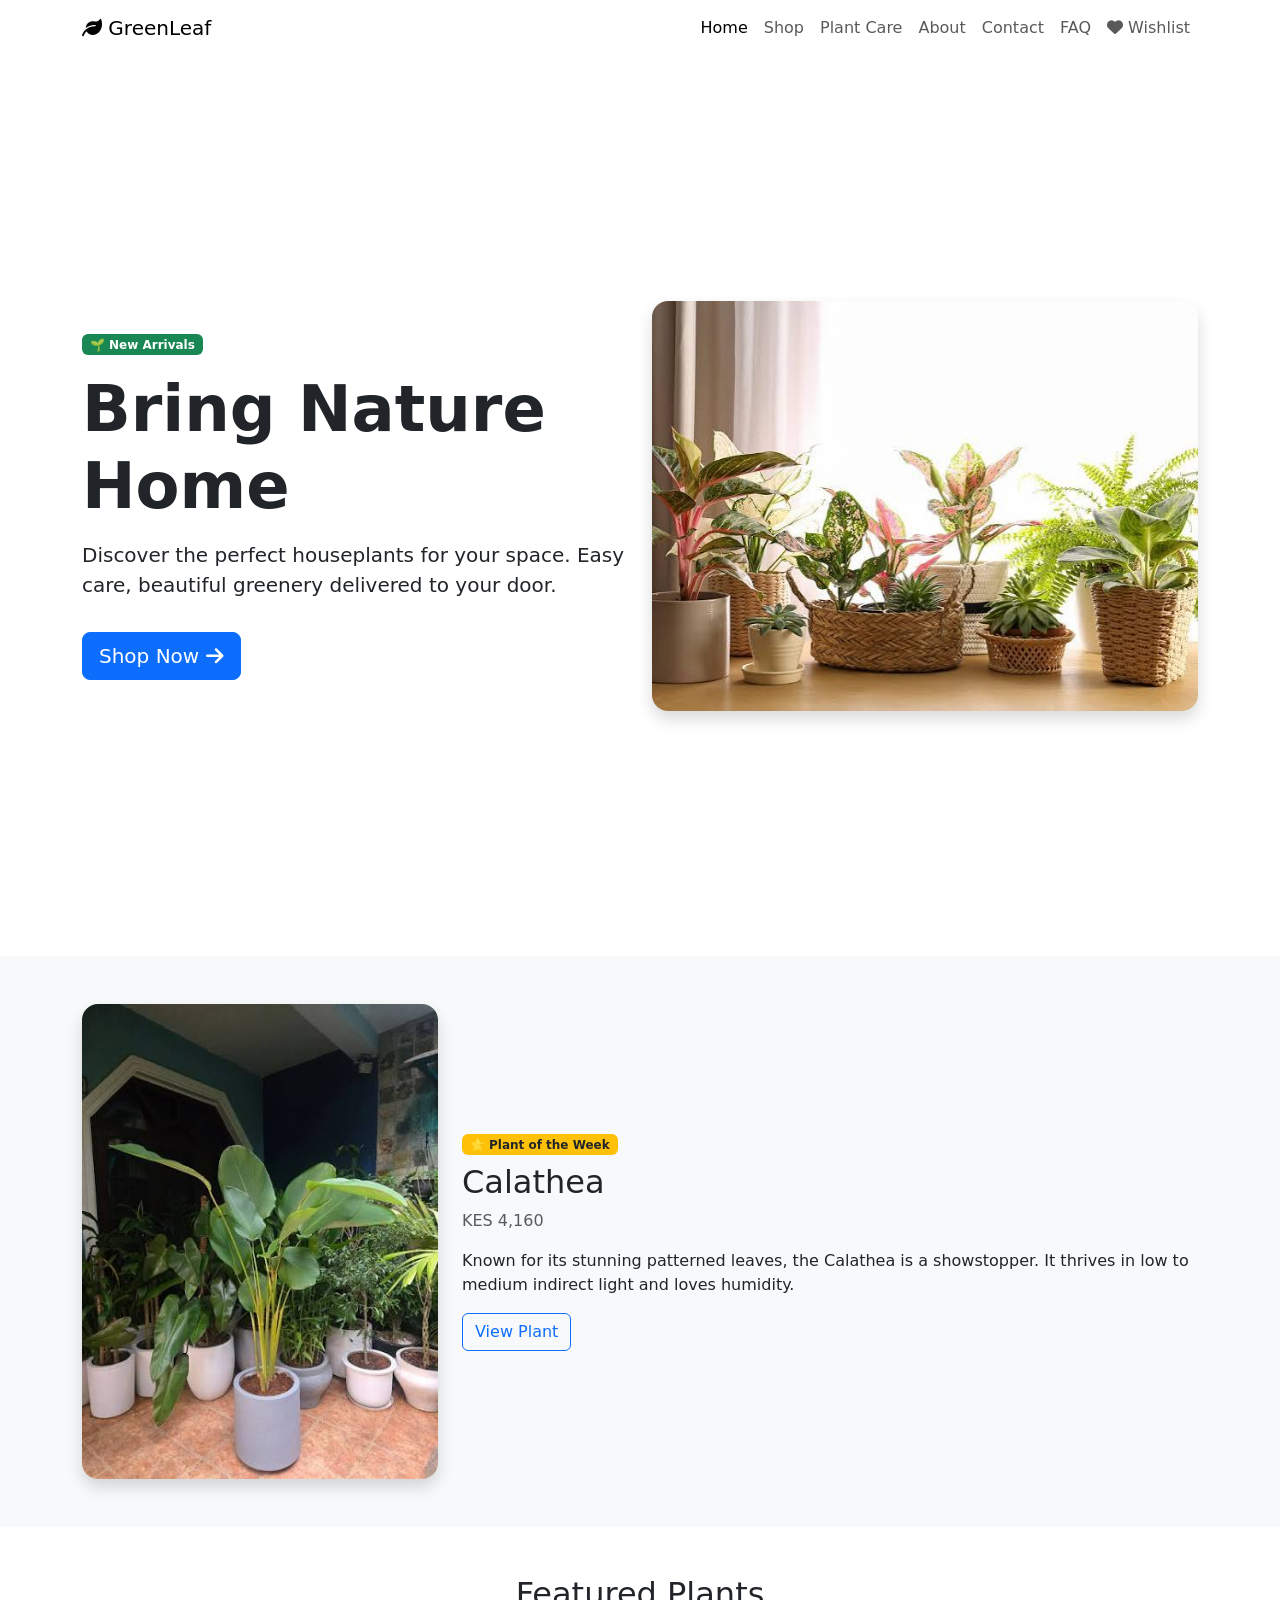
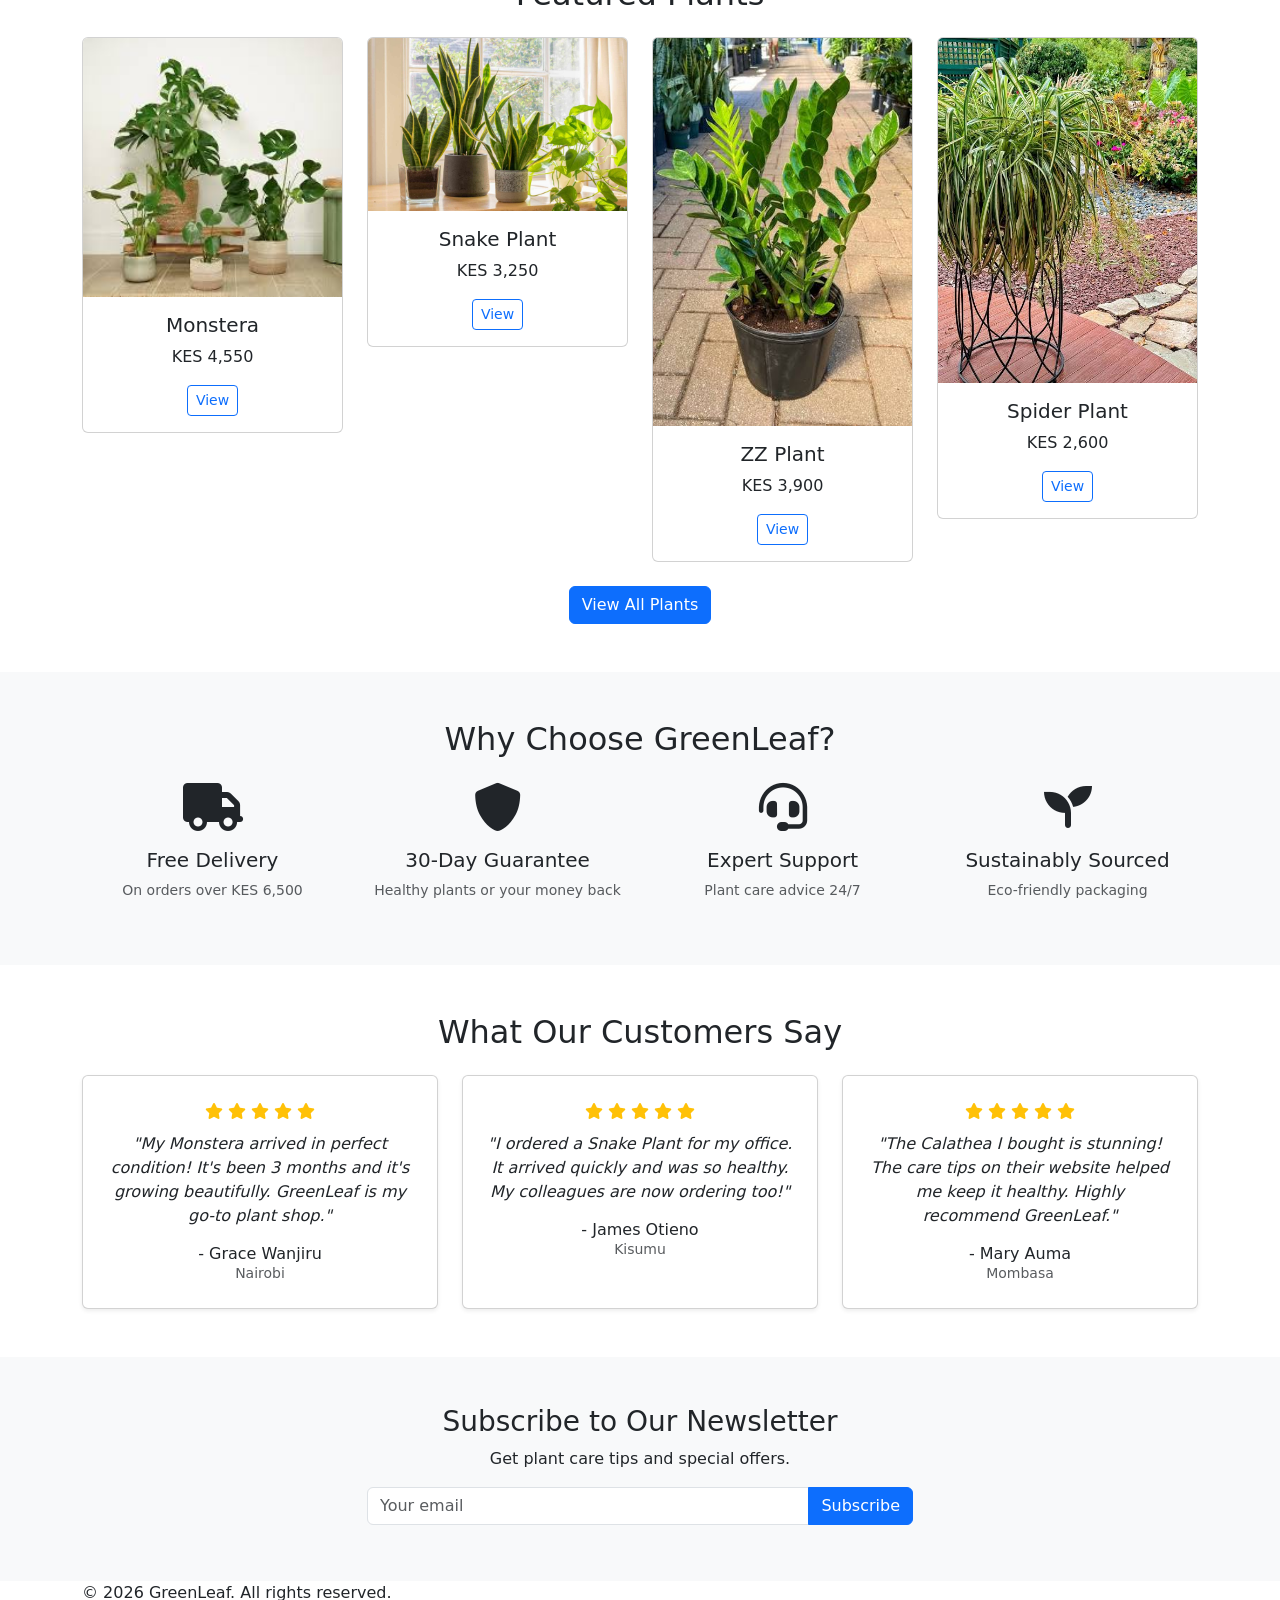
==== index.html @ 4c57bc53 "Add newsletter section to homepage" ====
<!DOCTYPE html>
<html lang="en">
<head>
    <meta charset="UTF-8">
    <meta name="viewport" content="width=device-width, initial-scale=1.0">
    <title>GreenLeaf | Home</title>
    
    <link href="https://cdn.jsdelivr.net/npm/bootstrap@5.3.0-alpha1/dist/css/bootstrap.min.css" rel="stylesheet">
    <link rel="stylesheet" href="https://cdnjs.cloudflare.com/ajax/libs/font-awesome/6.0.0/css/all.min.css">
    <link rel="stylesheet" href="css/style.css">
</head>
<body>

    <!-- Navigation -->
    <nav class="navbar navbar-expand-lg">
        <div class="container">
            <a class="navbar-brand" href="index.html">
                <i class="fas fa-leaf"></i> GreenLeaf
            </a>
            <button class="navbar-toggler" type="button" data-bs-toggle="collapse" data-bs-target="#navbarNav">
                <span class="navbar-toggler-icon"></span>
            </button>
            <div class="collapse navbar-collapse" id="navbarNav">
                <ul class="navbar-nav ms-auto">
                    <li class="nav-item"><a class="nav-link active" href="index.html">Home</a></li>
                    <li class="nav-item"><a class="nav-link" href="shop.html">Shop</a></li>
                    <li class="nav-item"><a class="nav-link" href="plant-care.html">Plant Care</a></li>
                    <li class="nav-item"><a class="nav-link" href="about.html">About</a></li>
                    <li class="nav-item"><a class="nav-link" href="contact.html">Contact</a></li>
                    <li class="nav-item"><a class="nav-link" href="faq.html">FAQ</a></li>
                    <li class="nav-item"><a class="nav-link" href="wishlist.html"><i class="fas fa-heart"></i> Wishlist</a></li>
                </ul>
            </div>
        </div>
    </nav>

    <!-- Hero Section -->
    <section class="hero">
        <div class="container">
            <div class="row min-vh-100 align-items-center">
                <div class="col-lg-6">
                    <span class="badge bg-success mb-3">🌱 New Arrivals</span>
                    <h1 class="display-3 fw-bold">Bring Nature <span class="text-green">Home</span></h1>
                    <p class="lead mt-3">Discover the perfect houseplants for your space. Easy care, beautiful greenery delivered to your door.</p>
                    <a href="shop.html" class="btn btn-primary btn-lg mt-3">Shop Now <i class="fas fa-arrow-right"></i></a>
                </div>
                <div class="col-lg-6 d-none d-lg-block">
                    <img src="images/hero-image.jpg" alt="Beautiful houseplants" class="img-fluid rounded-4 shadow">
                </div>
            </div>
        </div>
    </section>

    <!-- Plant of the Week -->
    <section class="py-5 bg-light">
        <div class="container">
            <div class="row align-items-center">
                <div class="col-lg-4">
                    <img src="images/calathea.jpg" alt="Plant of the Week" class="img-fluid rounded-4 shadow">
                </div>
                <div class="col-lg-8">
                    <span class="badge bg-warning text-dark mb-2">⭐ Plant of the Week</span>
                    <h2>Calathea</h2>
                    <p class="text-muted">KES 4,160</p>
                    <p>Known for its stunning patterned leaves, the Calathea is a showstopper. It thrives in low to medium indirect light and loves humidity.</p>
                    <a href="shop.html" class="btn btn-outline-primary">View Plant</a>
                </div>
            </div>
        </div>
    </section>

    <!-- Featured Plants -->
    <section class="py-5">
        <div class="container">
            <h2 class="text-center mb-4">Featured Plants</h2>
            <div class="row g-4">
                <div class="col-md-3 col-sm-6">
                    <div class="card plant-card">
                        <img src="images/monstera.jpg" class="card-img-top" alt="Monstera">
                        <div class="card-body text-center">
                            <h5 class="card-title">Monstera</h5>
                            <p class="card-text">KES 4,550</p>
                            <a href="shop.html" class="btn btn-sm btn-outline-primary">View</a>
                        </div>
                    </div>
                </div>
                <div class="col-md-3 col-sm-6">
                    <div class="card plant-card">
                        <img src="images/snake-plant.jpg" class="card-img-top" alt="Snake Plant">
                        <div class="card-body text-center">
                            <h5 class="card-title">Snake Plant</h5>
                            <p class="card-text">KES 3,250</p>
                            <a href="shop.html" class="btn btn-sm btn-outline-primary">View</a>
                        </div>
                    </div>
                </div>
                <div class="col-md-3 col-sm-6">
                    <div class="card plant-card">
                        <img src="images/zz-plant.jpg" class="card-img-top" alt="ZZ Plant">
                        <div class="card-body text-center">
                            <h5 class="card-title">ZZ Plant</h5>
                            <p class="card-text">KES 3,900</p>
                            <a href="shop.html" class="btn btn-sm btn-outline-primary">View</a>
                        </div>
                    </div>
                </div>
                <div class="col-md-3 col-sm-6">
                    <div class="card plant-card">
                        <img src="images/spider-plant.jpg" class="card-img-top" alt="Spider Plant">
                        <div class="card-body text-center">
                            <h5 class="card-title">Spider Plant</h5>
                            <p class="card-text">KES 2,600</p>
                            <a href="shop.html" class="btn btn-sm btn-outline-primary">View</a>
                        </div>
                    </div>
                </div>
            </div>
            <div class="text-center mt-4">
                <a href="shop.html" class="btn btn-primary">View All Plants</a>
            </div>
        </div>
    </section>

    <!-- Why Choose Us -->
    <section class="py-5 bg-light">
        <div class="container">
            <h2 class="text-center mb-4">Why Choose GreenLeaf?</h2>
            <div class="row g-4 text-center">
                <div class="col-md-3">
                    <i class="fas fa-truck fa-3x text-green"></i>
                    <h5 class="mt-3">Free Delivery</h5>
                    <p class="text-muted small">On orders over KES 6,500</p>
                </div>
                <div class="col-md-3">
                    <i class="fas fa-shield-alt fa-3x text-green"></i>
                    <h5 class="mt-3">30-Day Guarantee</h5>
                    <p class="text-muted small">Healthy plants or your money back</p>
                </div>
                <div class="col-md-3">
                    <i class="fas fa-headset fa-3x text-green"></i>
                    <h5 class="mt-3">Expert Support</h5>
                    <p class="text-muted small">Plant care advice 24/7</p>
                </div>
                <div class="col-md-3">
                    <i class="fas fa-seedling fa-3x text-green"></i>
                    <h5 class="mt-3">Sustainably Sourced</h5>
                    <p class="text-muted small">Eco-friendly packaging</p>
                </div>
            </div>
        </div>
    </section>

    <!-- Testimonials -->
    <section class="py-5">
        <div class="container">
            <h2 class="text-center mb-4">What Our Customers Say</h2>
            <div class="row g-4">
                <div class="col-md-4">
                    <div class="card h-100 p-4 text-center shadow-sm">
                        <div class="mb-2">
                            <i class="fas fa-star text-warning"></i>
                            <i class="fas fa-star text-warning"></i>
                            <i class="fas fa-star text-warning"></i>
                            <i class="fas fa-star text-warning"></i>
                            <i class="fas fa-star text-warning"></i>
                        </div>
                        <p class="fst-italic">"My Monstera arrived in perfect condition! It's been 3 months and it's growing beautifully. GreenLeaf is my go-to plant shop."</p>
                        <h6 class="mb-0">- Grace Wanjiru</h6>
                        <small class="text-muted">Nairobi</small>
                    </div>
                </div>
                <div class="col-md-4">
                    <div class="card h-100 p-4 text-center shadow-sm">
                        <div class="mb-2">
                            <i class="fas fa-star text-warning"></i>
                            <i class="fas fa-star text-warning"></i>
                            <i class="fas fa-star text-warning"></i>
                            <i class="fas fa-star text-warning"></i>
                            <i class="fas fa-star text-warning"></i>
                        </div>
                        <p class="fst-italic">"I ordered a Snake Plant for my office. It arrived quickly and was so healthy. My colleagues are now ordering too!"</p>
                        <h6 class="mb-0">- James Otieno</h6>
                        <small class="text-muted">Kisumu</small>
                    </div>
                </div>
                <div class="col-md-4">
                    <div class="card h-100 p-4 text-center shadow-sm">
                        <div class="mb-2">
                            <i class="fas fa-star text-warning"></i>
                            <i class="fas fa-star text-warning"></i>
                            <i class="fas fa-star text-warning"></i>
                            <i class="fas fa-star text-warning"></i>
                            <i class="fas fa-star text-warning"></i>
                        </div>
                        <p class="fst-italic">"The Calathea I bought is stunning! The care tips on their website helped me keep it healthy. Highly recommend GreenLeaf."</p>
                        <h6 class="mb-0">- Mary Auma</h6>
                        <small class="text-muted">Mombasa</small>
                    </div>
                </div>
            </div>
        </div>
    </section>

    <!-- Newsletter -->
    <section class="py-5 bg-light">
        <div class="container text-center">
            <h3>Subscribe to Our Newsletter</h3>
            <p>Get plant care tips and special offers.</p>
            <div class="row justify-content-center">
                <div class="col-md-6">
                    <div class="input-group">
                        <input type="email" class="form-control" placeholder="Your email" id="newsletterEmail">
                        <button class="btn btn-primary" onclick="subscribeNewsletter()">Subscribe</button>
                    </div>
                    <div id="newsletterMessage" class="mt-2"></div>
                </div>
            </div>
        </div>
    </section>

    <!-- Footer -->
    <footer>
        <div class="container">
            <p>&copy; 2026 GreenLeaf. All rights reserved.</p>
        </div>
    </footer>

    <script src="https://cdn.jsdelivr.net/npm/bootstrap@5.3.0-alpha1/dist/js/bootstrap.bundle.min.js"></script>
    <script src="js/main.js"></script>

    <script>
        function subscribeNewsletter() {
            let email = document.getElementById('newsletterEmail').value;
            let message = document.getElementById('newsletterMessage');
            
            if (email === '') {
                message.innerHTML = '<span class="text-danger">❌ Please enter your email.</span>';
                return;
            }
            
            message.innerHTML = '<span class="text-success">✅ Thank you for subscribing!</span>';
            document.getElementById('newsletterEmail').value = '';
        }
    </script>
</body>
</html>
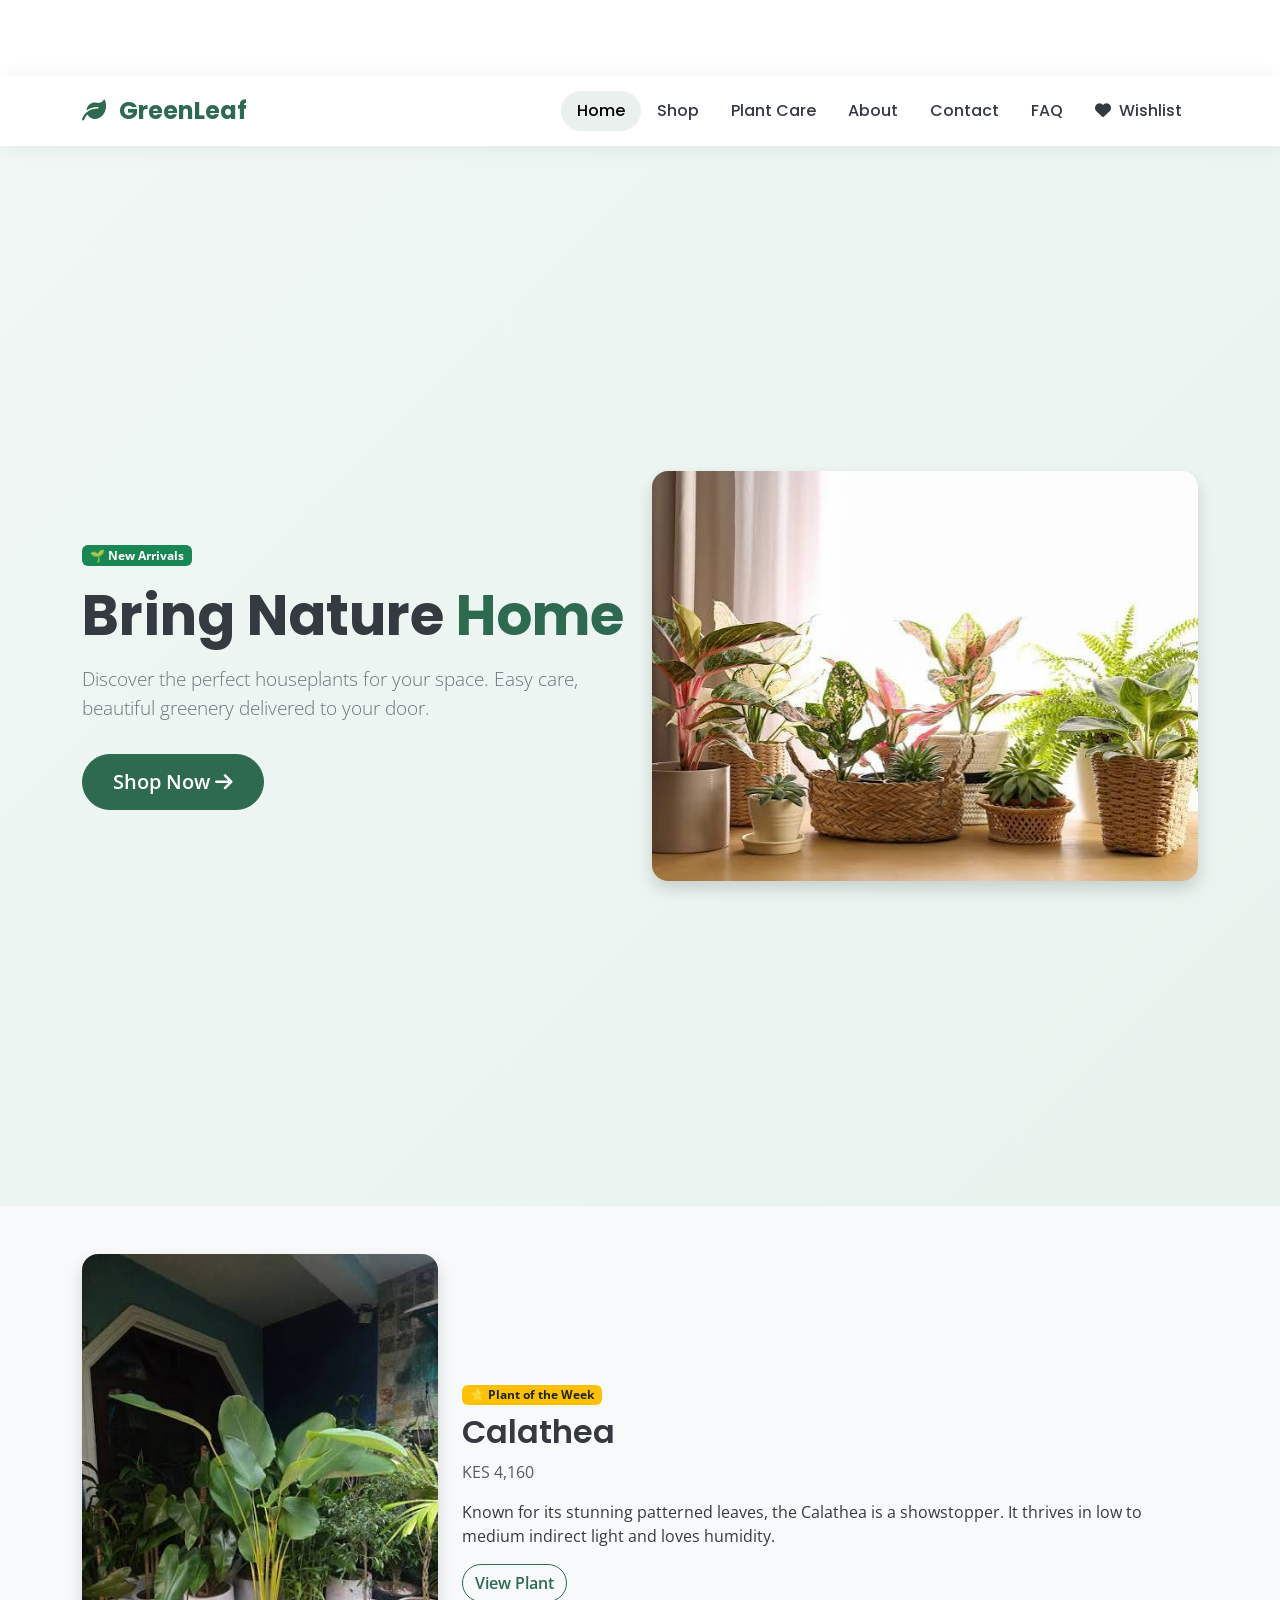
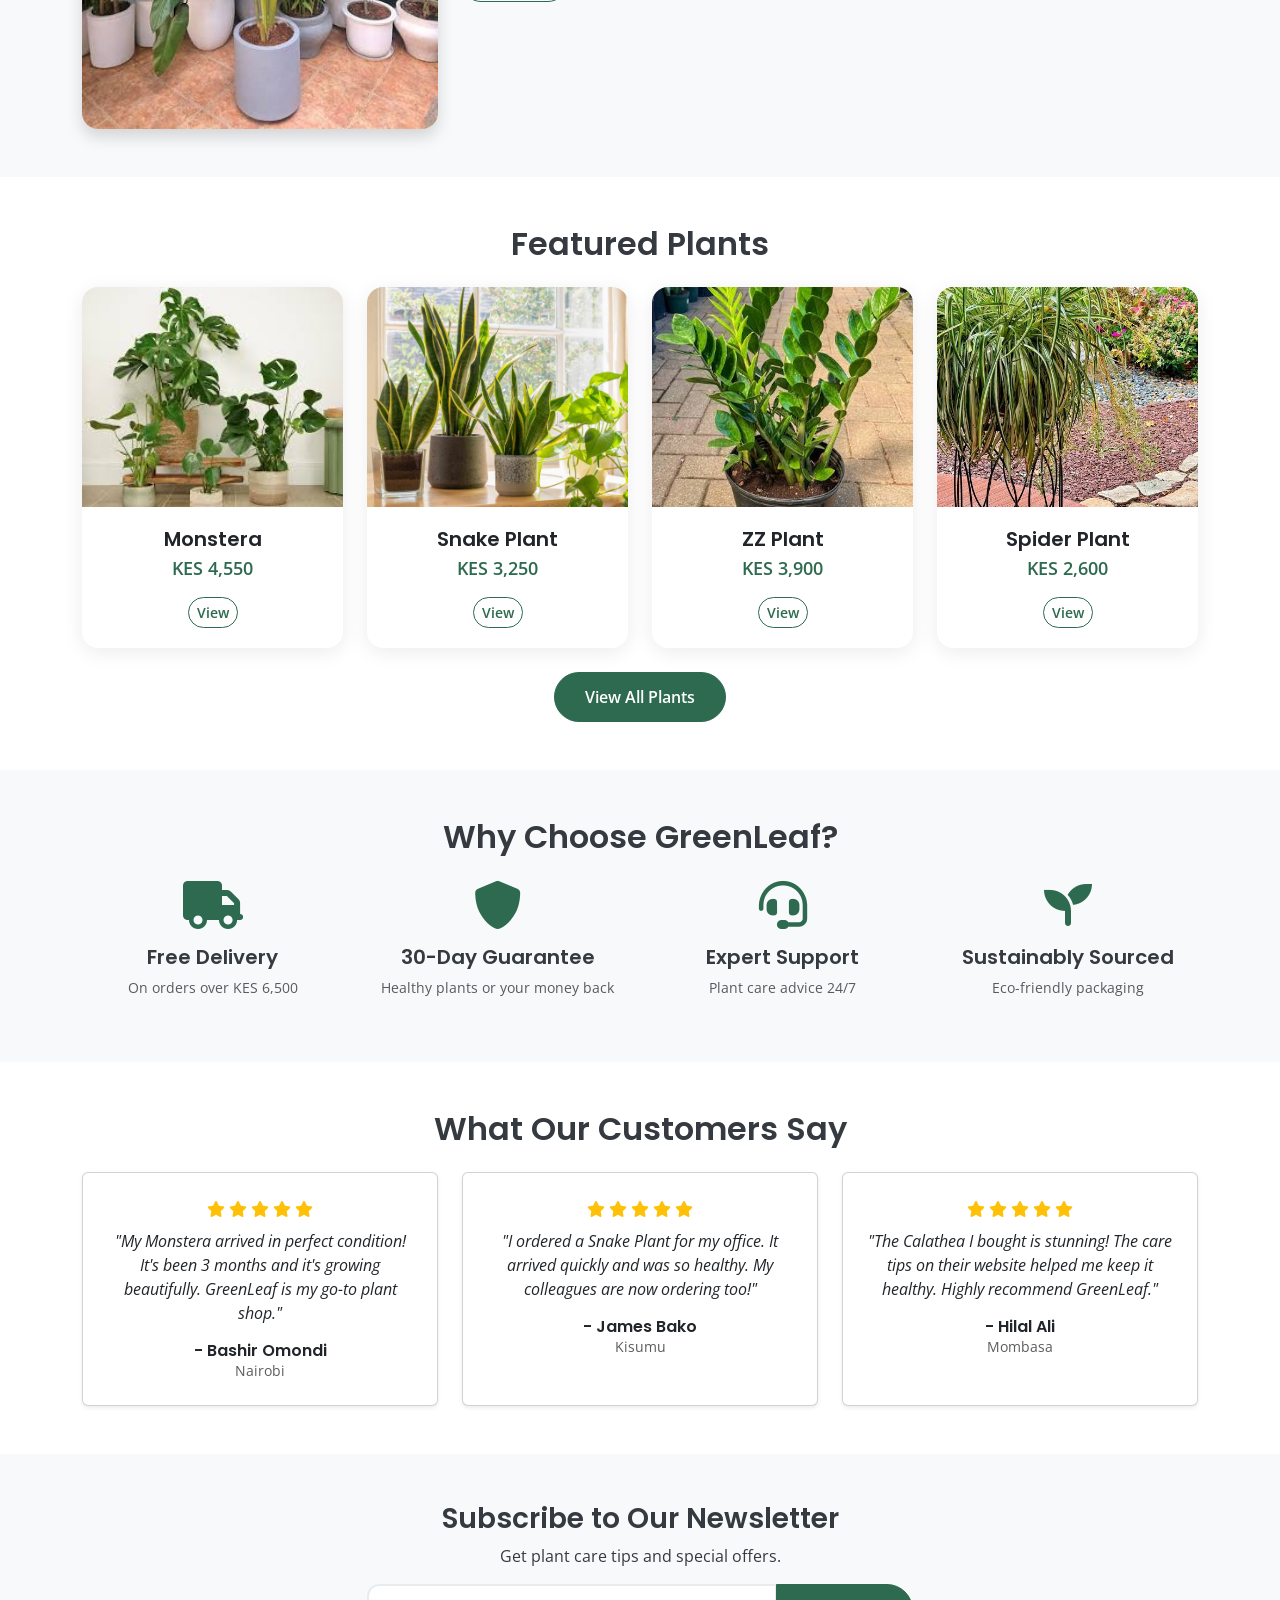
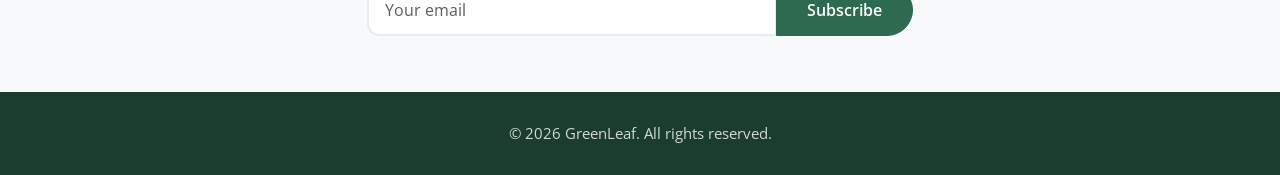
==== commit 3c3d620b: "Add clean comments to all files for better code readability" ====
--- a/index.html
+++ b/index.html
@@ -5,13 +5,19 @@
     <meta name="viewport" content="width=device-width, initial-scale=1.0">
     <title>GreenLeaf | Home</title>
     
+    <!-- Bootstrap 5 CSS - for responsive layout -->
     <link href="https://cdn.jsdelivr.net/npm/bootstrap@5.3.0-alpha1/dist/css/bootstrap.min.css" rel="stylesheet">
+    
+    <!-- Font Awesome - for icons -->
     <link rel="stylesheet" href="https://cdnjs.cloudflare.com/ajax/libs/font-awesome/6.0.0/css/all.min.css">
+    
+    <!-- Custom CSS - green theme and styling -->
     <link rel="stylesheet" href="css/style.css">
 </head>
 <body>
 
-    <!-- Navigation -->
+    <!-- ===== NAVIGATION BAR ===== -->
+    <!-- Contains logo and links to all 7 pages. Collapses on mobile. -->
     <nav class="navbar navbar-expand-lg">
         <div class="container">
             <a class="navbar-brand" href="index.html">
@@ -34,7 +40,8 @@
         </div>
     </nav>
 
-    <!-- Hero Section -->
+    <!-- ===== HERO SECTION ===== -->
+    <!-- Main banner with headline, description, and call-to-action button -->
     <section class="hero">
         <div class="container">
             <div class="row min-vh-100 align-items-center">
@@ -51,7 +58,8 @@
         </div>
     </section>
 
-    <!-- Plant of the Week -->
+    <!-- ===== PLANT OF THE WEEK ===== -->
+    <!-- Highlights a specific plant with image, name, price, and description -->
     <section class="py-5 bg-light">
         <div class="container">
             <div class="row align-items-center">
@@ -69,7 +77,8 @@
         </div>
     </section>
 
-    <!-- Featured Plants -->
+    <!-- ===== FEATURED PLANTS ===== -->
+    <!-- Shows 4 popular plants in a responsive grid layout -->
     <section class="py-5">
         <div class="container">
             <h2 class="text-center mb-4">Featured Plants</h2>
@@ -121,7 +130,8 @@
         </div>
     </section>
 
-    <!-- Why Choose Us -->
+    <!-- ===== WHY CHOOSE US ===== -->
+    <!-- Displays 4 key benefits to build trust with customers -->
     <section class="py-5 bg-light">
         <div class="container">
             <h2 class="text-center mb-4">Why Choose GreenLeaf?</h2>
@@ -150,7 +160,8 @@
         </div>
     </section>
 
-    <!-- Testimonials -->
+    <!-- ===== CUSTOMER TESTIMONIALS ===== -->
+    <!-- Shows 3 reviews with 5-star ratings to build social proof -->
     <section class="py-5">
         <div class="container">
             <h2 class="text-center mb-4">What Our Customers Say</h2>
@@ -165,7 +176,7 @@
                             <i class="fas fa-star text-warning"></i>
                         </div>
                         <p class="fst-italic">"My Monstera arrived in perfect condition! It's been 3 months and it's growing beautifully. GreenLeaf is my go-to plant shop."</p>
-                        <h6 class="mb-0">- Grace Wanjiru</h6>
+                        <h6 class="mb-0">- Bashir Omondi</h6>
                         <small class="text-muted">Nairobi</small>
                     </div>
                 </div>
@@ -179,7 +190,7 @@
                             <i class="fas fa-star text-warning"></i>
                         </div>
                         <p class="fst-italic">"I ordered a Snake Plant for my office. It arrived quickly and was so healthy. My colleagues are now ordering too!"</p>
-                        <h6 class="mb-0">- James Otieno</h6>
+                        <h6 class="mb-0">- James Bako</h6>
                         <small class="text-muted">Kisumu</small>
                     </div>
                 </div>
@@ -193,7 +204,7 @@
                             <i class="fas fa-star text-warning"></i>
                         </div>
                         <p class="fst-italic">"The Calathea I bought is stunning! The care tips on their website helped me keep it healthy. Highly recommend GreenLeaf."</p>
-                        <h6 class="mb-0">- Mary Auma</h6>
+                        <h6 class="mb-0">- Hilal Ali</h6>
                         <small class="text-muted">Mombasa</small>
                     </div>
                 </div>
@@ -201,7 +212,8 @@
         </div>
     </section>
 
-    <!-- Newsletter -->
+    <!-- ===== NEWSLETTER SECTION ===== -->
+    <!-- Email subscription with JavaScript validation -->
     <section class="py-5 bg-light">
         <div class="container text-center">
             <h3>Subscribe to Our Newsletter</h3>
@@ -218,16 +230,21 @@
         </div>
     </section>
 
-    <!-- Footer -->
+    <!-- ===== FOOTER ===== -->
+    <!-- Copyright information -->
     <footer>
         <div class="container">
             <p>&copy; 2026 GreenLeaf. All rights reserved.</p>
         </div>
     </footer>
 
+    <!-- Bootstrap JavaScript - for responsive features -->
     <script src="https://cdn.jsdelivr.net/npm/bootstrap@5.3.0-alpha1/dist/js/bootstrap.bundle.min.js"></script>
+    
+    <!-- Custom JavaScript - wishlist, filter, form validation -->
     <script src="js/main.js"></script>
 
+    <!-- Newsletter JavaScript - validates email input -->
     <script>
         function subscribeNewsletter() {
             let email = document.getElementById('newsletterEmail').value;
--- a/css/style.css
+++ b/css/style.css
@@ -0,0 +1,445 @@
+/* ==========================================
+   GOOGLE FONTS
+========================================== */
+@import url('https://fonts.googleapis.com/css2?family=Poppins:wght@300;400;500;600;700&family=Open+Sans:wght@300;400;500;600&display=swap');
+
+/* ==========================================
+   ROOT VARIABLES - Colors, shadows, transitions
+========================================== */
+:root {
+    --primary: #2D6A4F;
+    --primary-light: #409f7a;
+    --primary-dark: #1a3d2e;
+    --secondary: #74C69D;
+    --light-bg: #F8F9FA;
+    --text-dark: #343A40;
+    --text-muted: #6c757d;
+    --white: #FFFFFF;
+    --shadow: 0 4px 20px rgba(0, 0, 0, 0.08);
+    --shadow-hover: 0 8px 30px rgba(0, 0, 0, 0.15);
+    --border-radius: 16px;
+    --transition: all 0.3s ease;
+}
+
+/* ==========================================
+   GLOBAL STYLES
+========================================== */
+* {
+    margin: 0;
+    padding: 0;
+    box-sizing: border-box;
+}
+
+body {
+    font-family: 'Open Sans', sans-serif;
+    color: var(--text-dark);
+    background-color: var(--white);
+    padding-top: 76px;
+}
+
+h1, h2, h3, h4, h5, h6 {
+    font-family: 'Poppins', sans-serif;
+    font-weight: 600;
+}
+
+a {
+    text-decoration: none;
+    color: var(--primary);
+    transition: var(--transition);
+}
+
+a:hover {
+    color: var(--primary-dark);
+}
+
+/* ==========================================
+   TEXT COLORS
+========================================== */
+.text-green {
+    color: var(--primary);
+}
+
+.text-green-light {
+    color: var(--secondary);
+}
+
+/* ==========================================
+   BUTTONS
+========================================== */
+.btn-primary {
+    background-color: var(--primary);
+    border-color: var(--primary);
+    padding: 12px 30px;
+    font-weight: 600;
+    border-radius: 50px;
+    transition: var(--transition);
+}
+
+.btn-primary:hover {
+    background-color: var(--primary-dark);
+    border-color: var(--primary-dark);
+    transform: translateY(-2px);
+    box-shadow: 0 8px 25px rgba(45, 106, 79, 0.3);
+}
+
+.btn-outline-primary {
+    color: var(--primary);
+    border-color: var(--primary);
+    border-radius: 50px;
+    font-weight: 600;
+    transition: var(--transition);
+}
+
+.btn-outline-primary:hover {
+    background-color: var(--primary);
+    border-color: var(--primary);
+    color: var(--white);
+    transform: translateY(-2px);
+}
+
+/* ==========================================
+   NAVBAR
+========================================== */
+.navbar {
+    background-color: var(--white);
+    box-shadow: 0 2px 20px rgba(0, 0, 0, 0.06);
+    padding: 12px 0;
+}
+
+.navbar-brand {
+    font-family: 'Poppins', sans-serif;
+    font-weight: 700;
+    font-size: 1.5rem;
+    color: var(--primary);
+}
+
+.navbar-brand i {
+    color: var(--primary);
+    margin-right: 8px;
+}
+
+.navbar-brand:hover {
+    color: var(--primary-dark);
+}
+
+.nav-link {
+    font-family: 'Poppins', sans-serif;
+    font-weight: 500;
+    color: var(--text-dark);
+    padding: 8px 16px !important;
+    border-radius: 50px;
+    transition: var(--transition);
+}
+
+.nav-link:hover {
+    color: var(--primary);
+    background-color: rgba(45, 106, 79, 0.06);
+}
+
+.nav-link.active {
+    color: var(--primary);
+    background-color: rgba(45, 106, 79, 0.1);
+}
+
+.nav-link i {
+    margin-right: 4px;
+}
+
+.navbar-toggler {
+    border: none;
+    padding: 8px 12px;
+}
+
+.navbar-toggler:focus {
+    box-shadow: none;
+}
+
+/* ==========================================
+   HERO SECTION
+========================================== */
+.hero {
+    background: linear-gradient(135deg, #f0f7f4 0%, #e8f3ee 100%);
+    padding: 80px 0;
+    min-height: 80vh;
+    display: flex;
+    align-items: center;
+}
+
+.hero h1 {
+    font-size: 3.5rem;
+    line-height: 1.2;
+}
+
+.hero .lead {
+    font-size: 1.2rem;
+    color: var(--text-muted);
+}
+
+/* ==========================================
+   PLANT CARDS
+========================================== */
+.plant-card {
+    border: none;
+    border-radius: var(--border-radius);
+    overflow: hidden;
+    box-shadow: var(--shadow);
+    transition: var(--transition);
+    background: var(--white);
+    height: 100%;
+}
+
+.plant-card:hover {
+    transform: translateY(-8px);
+    box-shadow: var(--shadow-hover);
+}
+
+.plant-card img {
+    height: 220px;
+    object-fit: cover;
+    transition: var(--transition);
+}
+
+.plant-card:hover img {
+    transform: scale(1.02);
+}
+
+.plant-card .card-body {
+    padding: 20px;
+}
+
+.plant-card .card-title {
+    font-family: 'Poppins', sans-serif;
+    font-weight: 600;
+    margin-bottom: 4px;
+}
+
+.plant-card .card-text {
+    font-weight: 600;
+    color: var(--primary);
+    font-size: 1.1rem;
+}
+
+/* ==========================================
+   WISHLIST BUTTONS
+========================================== */
+.wishlist-btn {
+    border-radius: 50px;
+    padding: 6px 16px;
+    transition: var(--transition);
+    border: 2px solid #ddd;
+    color: var(--text-muted);
+}
+
+.wishlist-btn:hover {
+    border-color: var(--primary);
+    color: var(--primary);
+}
+
+.wishlist-btn i {
+    transition: var(--transition);
+    margin-right: 4px;
+}
+
+.wishlist-btn.active {
+    border-color: #e74c3c;
+    background-color: rgba(231, 76, 60, 0.06);
+    color: #e74c3c;
+}
+
+.wishlist-btn.active i {
+    color: #e74c3c;
+}
+
+/* ==========================================
+   FILTER BUTTONS
+========================================== */
+.filter-btn {
+    border-radius: 50px;
+    padding: 8px 24px;
+    margin: 0 4px;
+    font-weight: 500;
+    transition: var(--transition);
+    border: 2px solid #ddd;
+    color: var(--text-dark);
+}
+
+.filter-btn:hover {
+    border-color: var(--primary);
+    color: var(--primary);
+}
+
+.filter-btn.active {
+    background-color: var(--primary);
+    border-color: var(--primary);
+    color: var(--white);
+}
+
+/* ==========================================
+   TESTIMONIALS
+========================================== */
+.testimonial-card {
+    border: none;
+    border-radius: var(--border-radius);
+    box-shadow: var(--shadow);
+    transition: var(--transition);
+    background: var(--white);
+}
+
+.testimonial-card:hover {
+    transform: translateY(-4px);
+    box-shadow: var(--shadow-hover);
+}
+
+/* ==========================================
+   ABOUT PAGE
+========================================== */
+.about .bg-light {
+    background-color: var(--light-bg);
+}
+
+/* ==========================================
+   CONTACT FORM
+========================================== */
+.form-control {
+    border-radius: 12px;
+    padding: 12px 16px;
+    border: 2px solid #e9ecef;
+    transition: var(--transition);
+}
+
+.form-control:focus {
+    border-color: var(--primary);
+    box-shadow: 0 0 0 4px rgba(45, 106, 79, 0.1);
+}
+
+/* ==========================================
+   NEWSLETTER
+========================================== */
+.newsletter .input-group {
+    box-shadow: var(--shadow);
+    border-radius: 50px;
+    overflow: hidden;
+}
+
+.newsletter .form-control {
+    border: 2px solid #e9ecef;
+    border-right: none;
+    border-radius: 50px 0 0 50px;
+    padding: 14px 20px;
+}
+
+.newsletter .form-control:focus {
+    border-color: var(--primary);
+    box-shadow: none;
+}
+
+.newsletter .btn {
+    border-radius: 0 50px 50px 0;
+    padding: 14px 30px;
+}
+
+/* ==========================================
+   FAQ ACCORDION
+========================================== */
+.accordion-item {
+    border: 2px solid #e9ecef;
+    margin-bottom: 12px;
+    border-radius: 12px !important;
+    overflow: hidden;
+}
+
+.accordion-button {
+    font-weight: 600;
+    padding: 18px 24px;
+    background: var(--white);
+}
+
+.accordion-button:not(.collapsed) {
+    background-color: rgba(45, 106, 79, 0.04);
+    color: var(--primary);
+    box-shadow: none;
+}
+
+.accordion-button:focus {
+    box-shadow: none;
+    border-color: transparent;
+}
+
+.accordion-body {
+    padding: 20px 24px;
+    color: var(--text-muted);
+    line-height: 1.7;
+}
+
+/* ==========================================
+   FOOTER
+========================================== */
+footer {
+    background-color: var(--primary-dark);
+    color: var(--white);
+    padding: 30px 0;
+    text-align: center;
+}
+
+footer p {
+    margin: 0;
+    opacity: 0.8;
+    font-size: 0.95rem;
+}
+
+/* ==========================================
+   RESPONSIVE - Mobile, Tablet, Desktop
+========================================== */
+@media (max-width: 992px) {
+    .hero h1 {
+        font-size: 2.5rem;
+    }
+    
+    .hero {
+        min-height: auto;
+        padding: 60px 0;
+    }
+}
+
+@media (max-width: 768px) {
+    body {
+        padding-top: 66px;
+    }
+    
+    .hero h1 {
+        font-size: 2rem;
+    }
+    
+    .hero .lead {
+        font-size: 1rem;
+    }
+    
+    .plant-card img {
+        height: 180px;
+    }
+    
+    .filter-btn {
+        padding: 6px 16px;
+        font-size: 0.85rem;
+        margin: 0 2px;
+    }
+}
+
+@media (max-width: 576px) {
+    .hero {
+        padding: 40px 0;
+    }
+    
+    .hero h1 {
+        font-size: 1.8rem;
+    }
+    
+    .btn-primary {
+        padding: 10px 24px;
+        font-size: 0.95rem;
+    }
+    
+    .plant-card img {
+        height: 160px;
+    }
+}
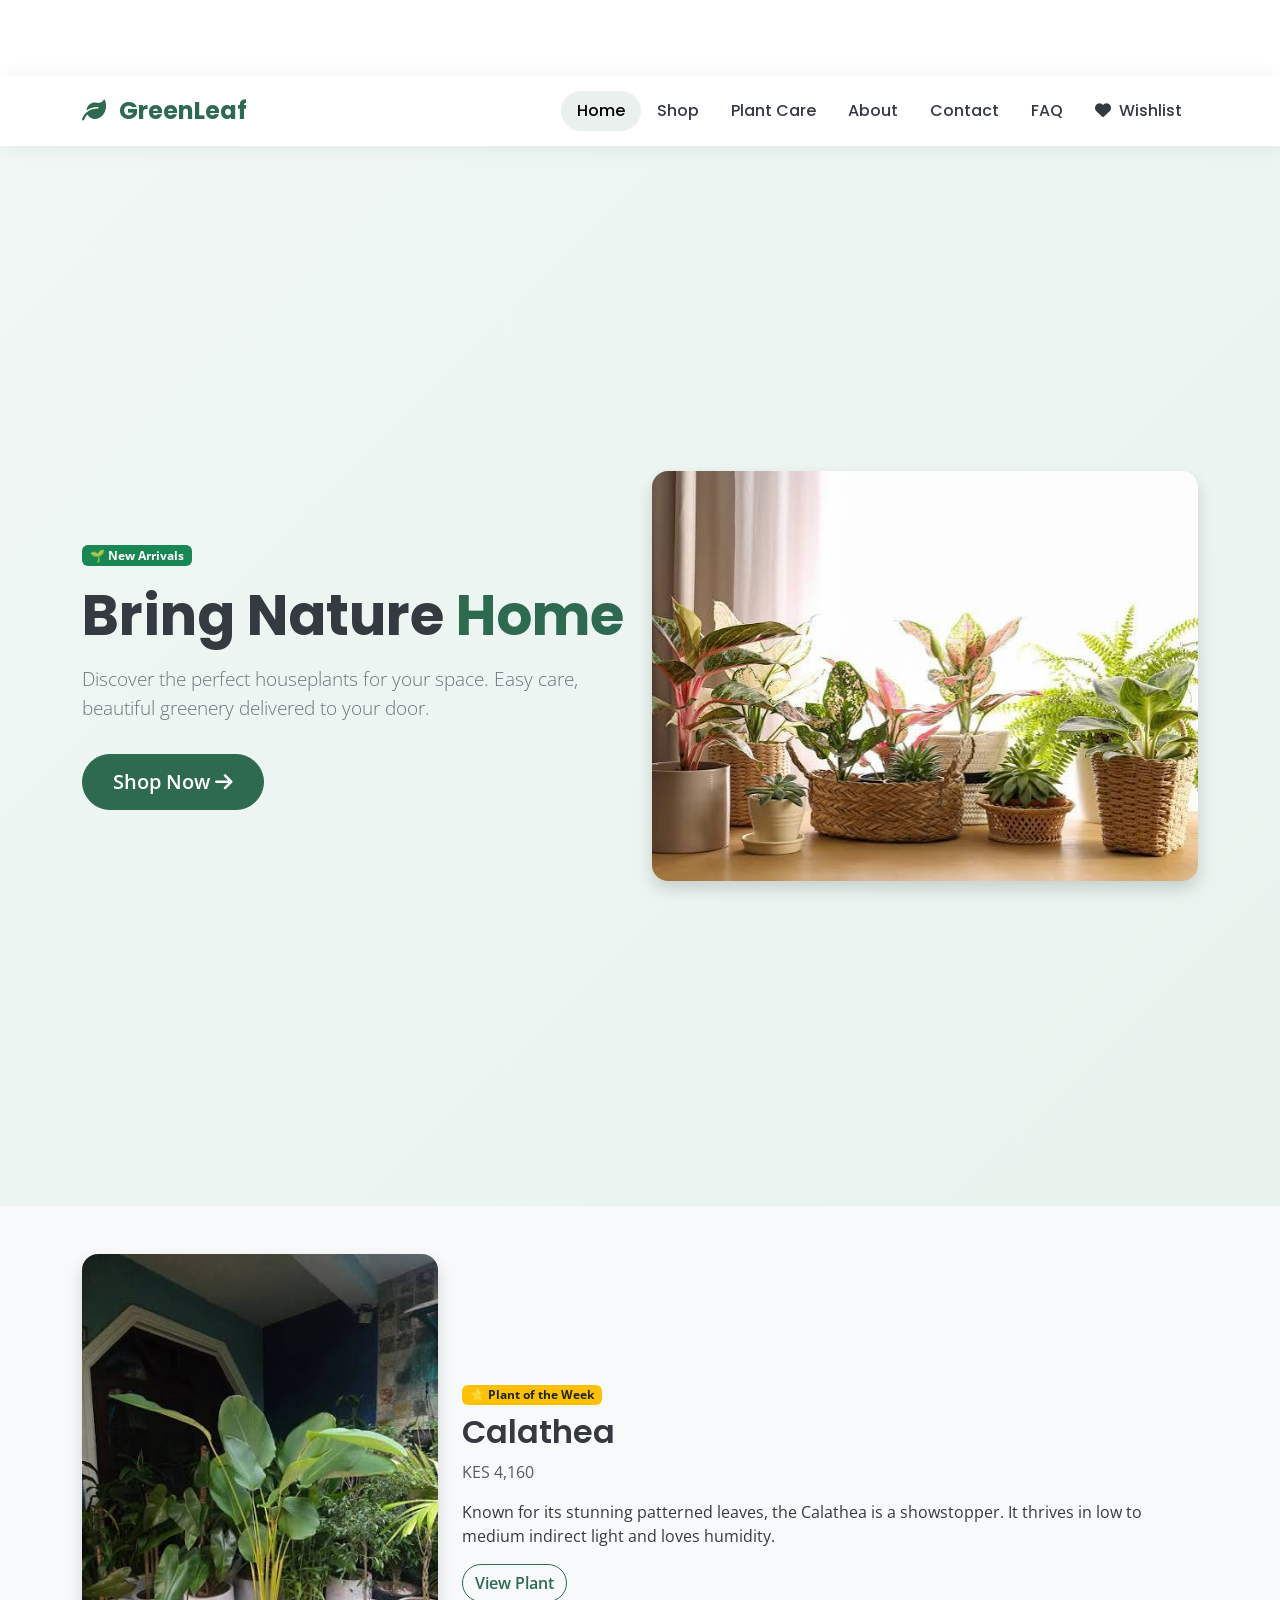
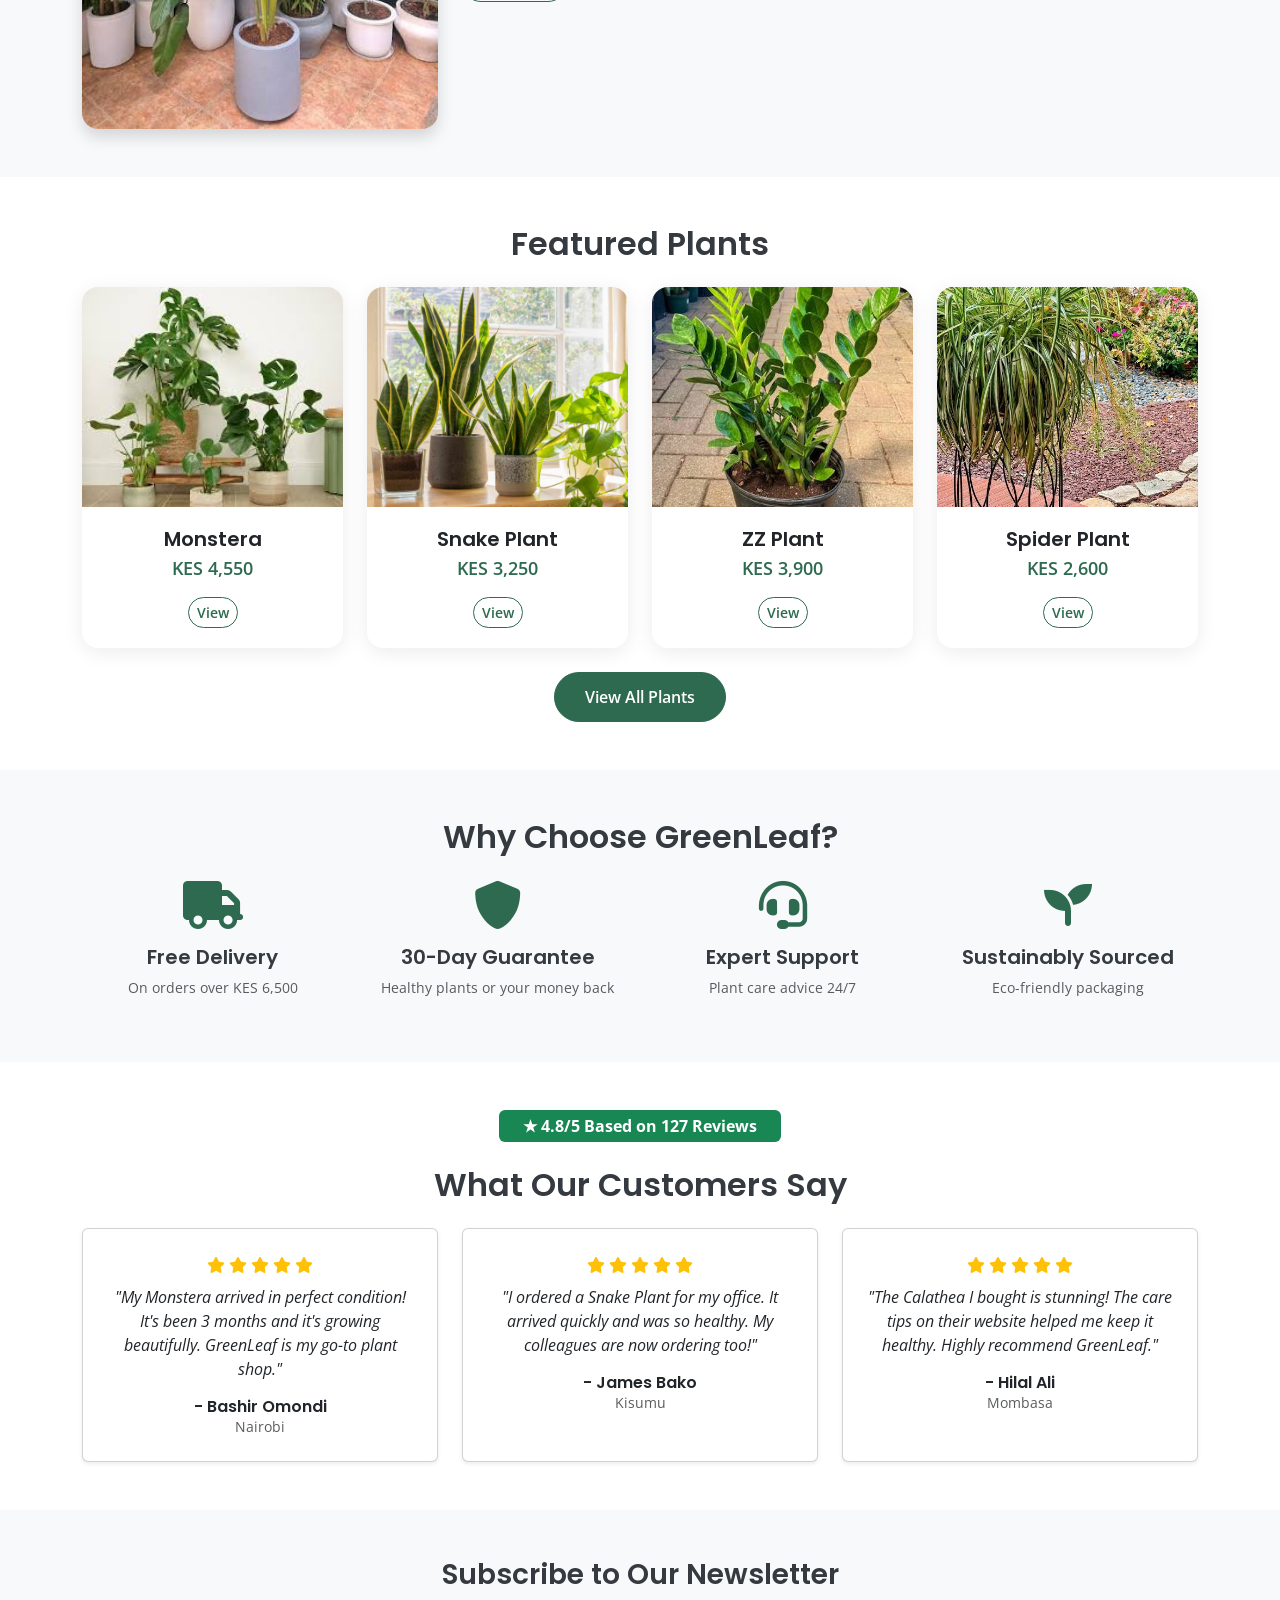
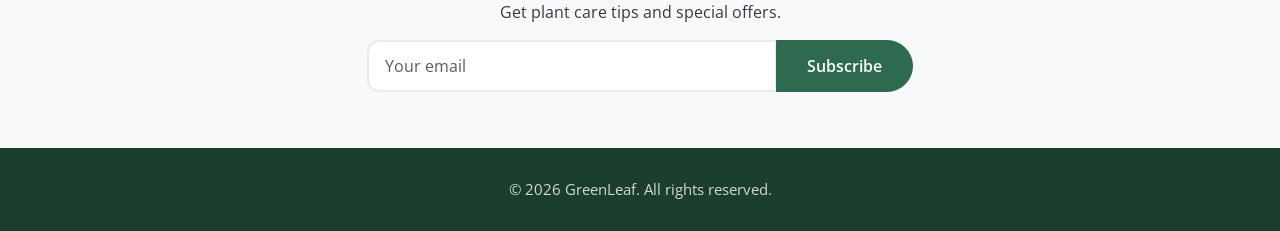
==== commit a1c2a0e9: "Add customer rating badge to testimonials section" ====
--- a/index.html
+++ b/index.html
@@ -162,55 +162,66 @@
 
     <!-- ===== CUSTOMER TESTIMONIALS ===== -->
     <!-- Shows 3 reviews with 5-star ratings to build social proof -->
-    <section class="py-5">
-        <div class="container">
-            <h2 class="text-center mb-4">What Our Customers Say</h2>
-            <div class="row g-4">
-                <div class="col-md-4">
-                    <div class="card h-100 p-4 text-center shadow-sm">
-                        <div class="mb-2">
-                            <i class="fas fa-star text-warning"></i>
-                            <i class="fas fa-star text-warning"></i>
-                            <i class="fas fa-star text-warning"></i>
-                            <i class="fas fa-star text-warning"></i>
-                            <i class="fas fa-star text-warning"></i>
-                        </div>
-                        <p class="fst-italic">"My Monstera arrived in perfect condition! It's been 3 months and it's growing beautifully. GreenLeaf is my go-to plant shop."</p>
-                        <h6 class="mb-0">- Bashir Omondi</h6>
-                        <small class="text-muted">Nairobi</small>
-                    </div>
-                </div>
-                <div class="col-md-4">
-                    <div class="card h-100 p-4 text-center shadow-sm">
-                        <div class="mb-2">
-                            <i class="fas fa-star text-warning"></i>
-                            <i class="fas fa-star text-warning"></i>
-                            <i class="fas fa-star text-warning"></i>
-                            <i class="fas fa-star text-warning"></i>
-                            <i class="fas fa-star text-warning"></i>
-                        </div>
-                        <p class="fst-italic">"I ordered a Snake Plant for my office. It arrived quickly and was so healthy. My colleagues are now ordering too!"</p>
-                        <h6 class="mb-0">- James Bako</h6>
-                        <small class="text-muted">Kisumu</small>
-                    </div>
-                </div>
-                <div class="col-md-4">
-                    <div class="card h-100 p-4 text-center shadow-sm">
-                        <div class="mb-2">
-                            <i class="fas fa-star text-warning"></i>
-                            <i class="fas fa-star text-warning"></i>
-                            <i class="fas fa-star text-warning"></i>
-                            <i class="fas fa-star text-warning"></i>
-                            <i class="fas fa-star text-warning"></i>
-                        </div>
-                        <p class="fst-italic">"The Calathea I bought is stunning! The care tips on their website helped me keep it healthy. Highly recommend GreenLeaf."</p>
-                        <h6 class="mb-0">- Hilal Ali</h6>
-                        <small class="text-muted">Mombasa</small>
-                    </div>
-                </div>
-            </div>
-        </div>
-    </section>
+    <!-- Testimonials -->
+<section class="py-5">
+    <div class="container">
+        <!-- Trust Badge -->
+        <div class="text-center mb-4">
+            <span class="badge bg-success fs-6 px-4 py-2">
+                ★ 4.8/5 Based on 127 Reviews
+            </span>
+        </div>
+        
+        <h2 class="text-center mb-4">What Our Customers Say</h2>
+        <div class="row g-4">
+            <!-- Testimonial 1 -->
+            <div class="col-md-4">
+                <div class="card h-100 p-4 text-center shadow-sm">
+                    <div class="mb-2">
+                        <i class="fas fa-star text-warning"></i>
+                        <i class="fas fa-star text-warning"></i>
+                        <i class="fas fa-star text-warning"></i>
+                        <i class="fas fa-star text-warning"></i>
+                        <i class="fas fa-star text-warning"></i>
+                    </div>
+                    <p class="fst-italic">"My Monstera arrived in perfect condition! It's been 3 months and it's growing beautifully. GreenLeaf is my go-to plant shop."</p>
+                    <h6 class="mb-0">- Bashir Omondi</h6>
+                    <small class="text-muted">Nairobi</small>
+                </div>
+            </div>
+            <!-- Testimonial 2 -->
+            <div class="col-md-4">
+                <div class="card h-100 p-4 text-center shadow-sm">
+                    <div class="mb-2">
+                        <i class="fas fa-star text-warning"></i>
+                        <i class="fas fa-star text-warning"></i>
+                        <i class="fas fa-star text-warning"></i>
+                        <i class="fas fa-star text-warning"></i>
+                        <i class="fas fa-star text-warning"></i>
+                    </div>
+                    <p class="fst-italic">"I ordered a Snake Plant for my office. It arrived quickly and was so healthy. My colleagues are now ordering too!"</p>
+                    <h6 class="mb-0">- James Bako</h6>
+                    <small class="text-muted">Kisumu</small>
+                </div>
+            </div>
+            <!-- Testimonial 3 -->
+            <div class="col-md-4">
+                <div class="card h-100 p-4 text-center shadow-sm">
+                    <div class="mb-2">
+                        <i class="fas fa-star text-warning"></i>
+                        <i class="fas fa-star text-warning"></i>
+                        <i class="fas fa-star text-warning"></i>
+                        <i class="fas fa-star text-warning"></i>
+                        <i class="fas fa-star text-warning"></i>
+                    </div>
+                    <p class="fst-italic">"The Calathea I bought is stunning! The care tips on their website helped me keep it healthy. Highly recommend GreenLeaf."</p>
+                    <h6 class="mb-0">- Hilal Ali</h6>
+                    <small class="text-muted">Mombasa</small>
+                </div>
+            </div>
+        </div>
+    </div>
+</section>
 
     <!-- ===== NEWSLETTER SECTION ===== -->
     <!-- Email subscription with JavaScript validation -->
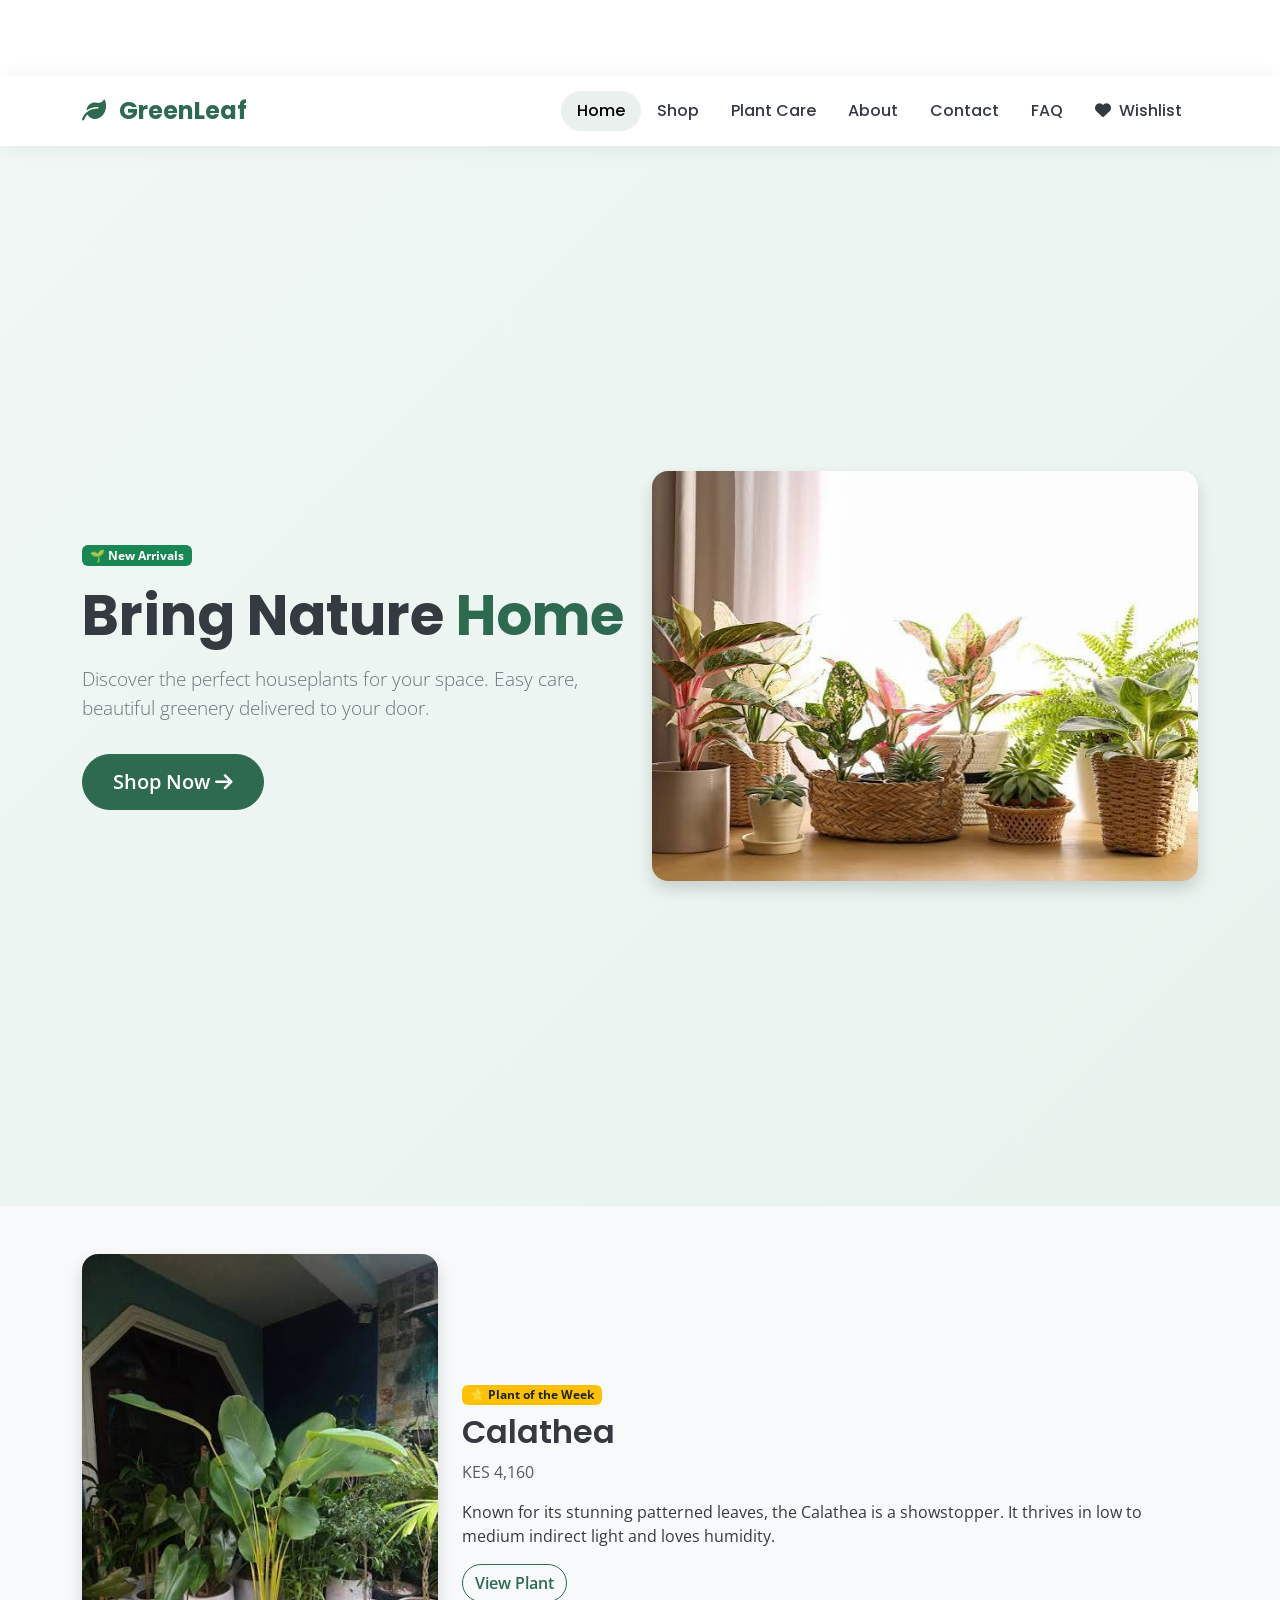
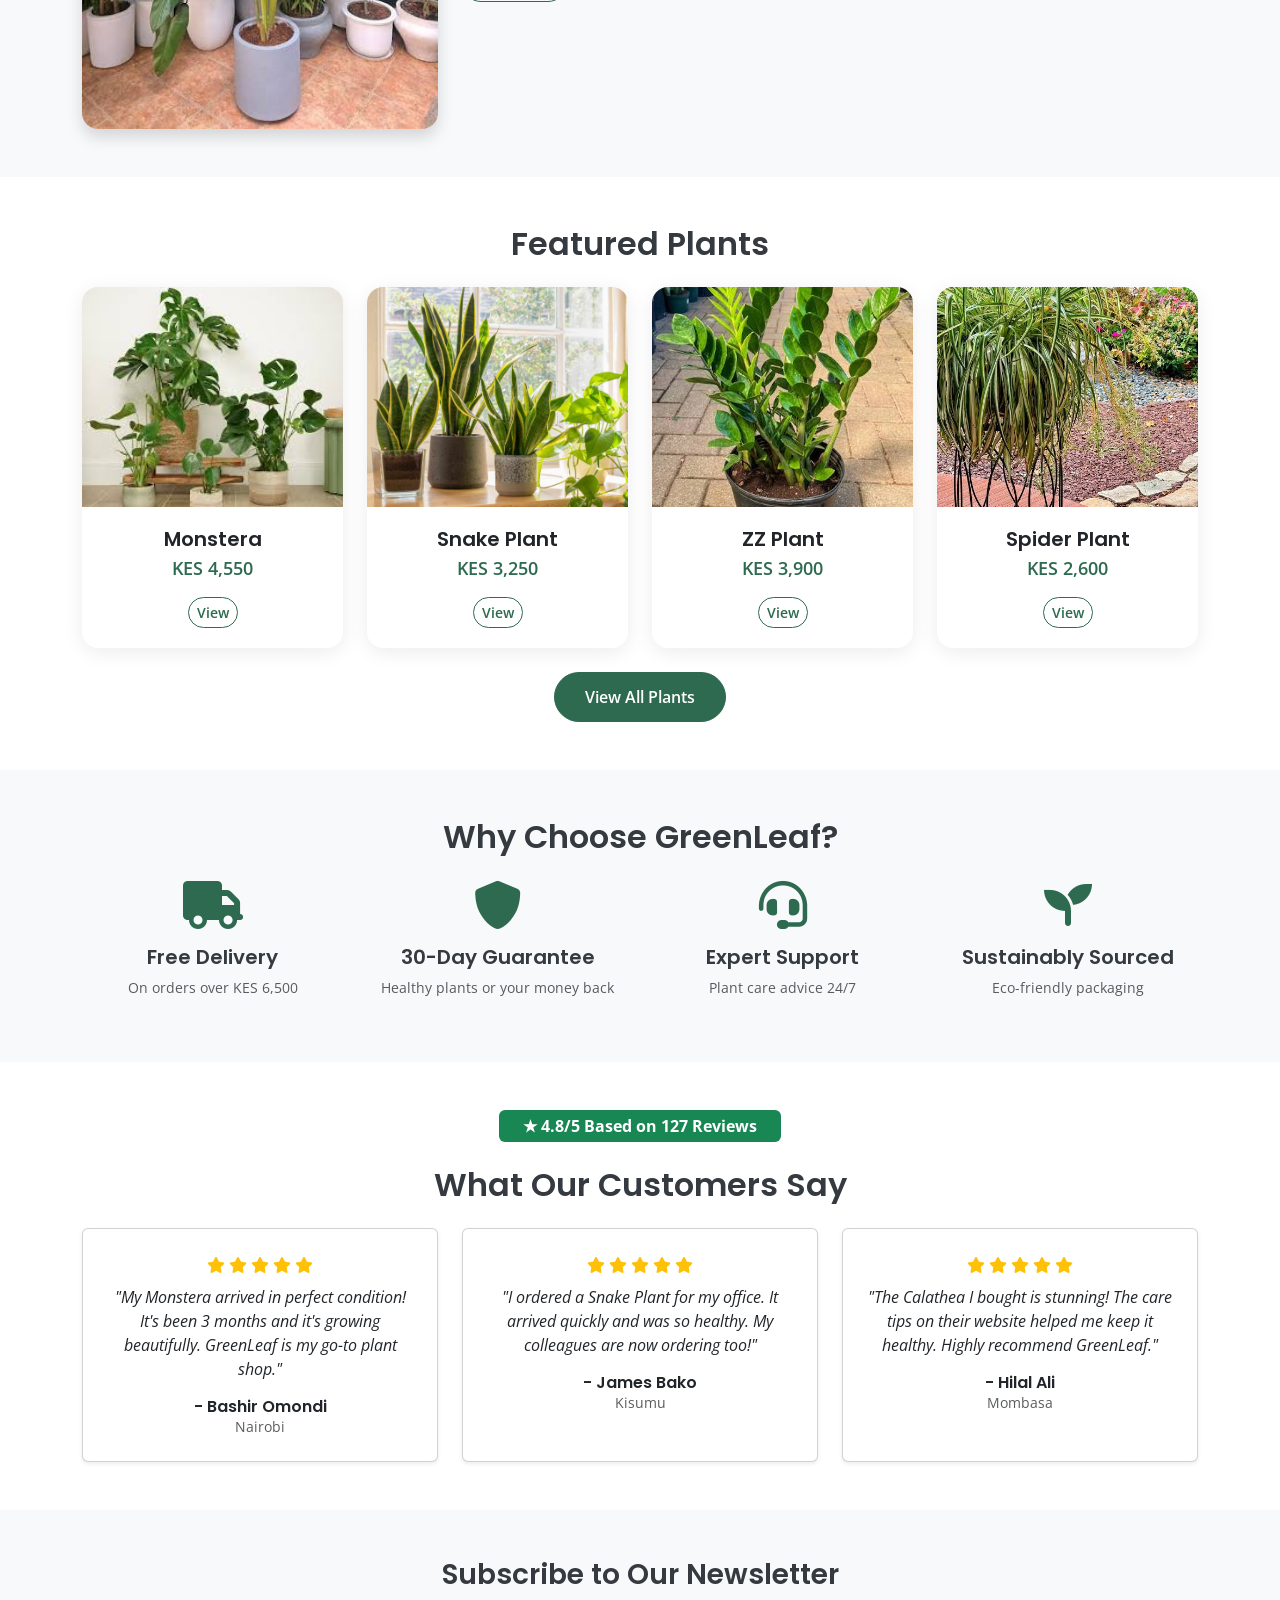
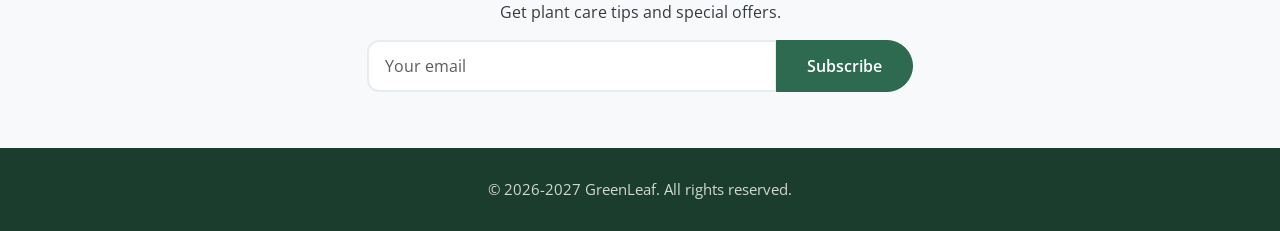
==== commit 0f0adcc8: "Update footer copyright year to 2026-2027" ====
--- a/index.html
+++ b/index.html
@@ -245,7 +245,7 @@
     <!-- Copyright information -->
     <footer>
         <div class="container">
-            <p>&copy; 2026 GreenLeaf. All rights reserved.</p>
+            <p>&copy; 2026-2027 GreenLeaf. All rights reserved.</p>
         </div>
     </footer>
 
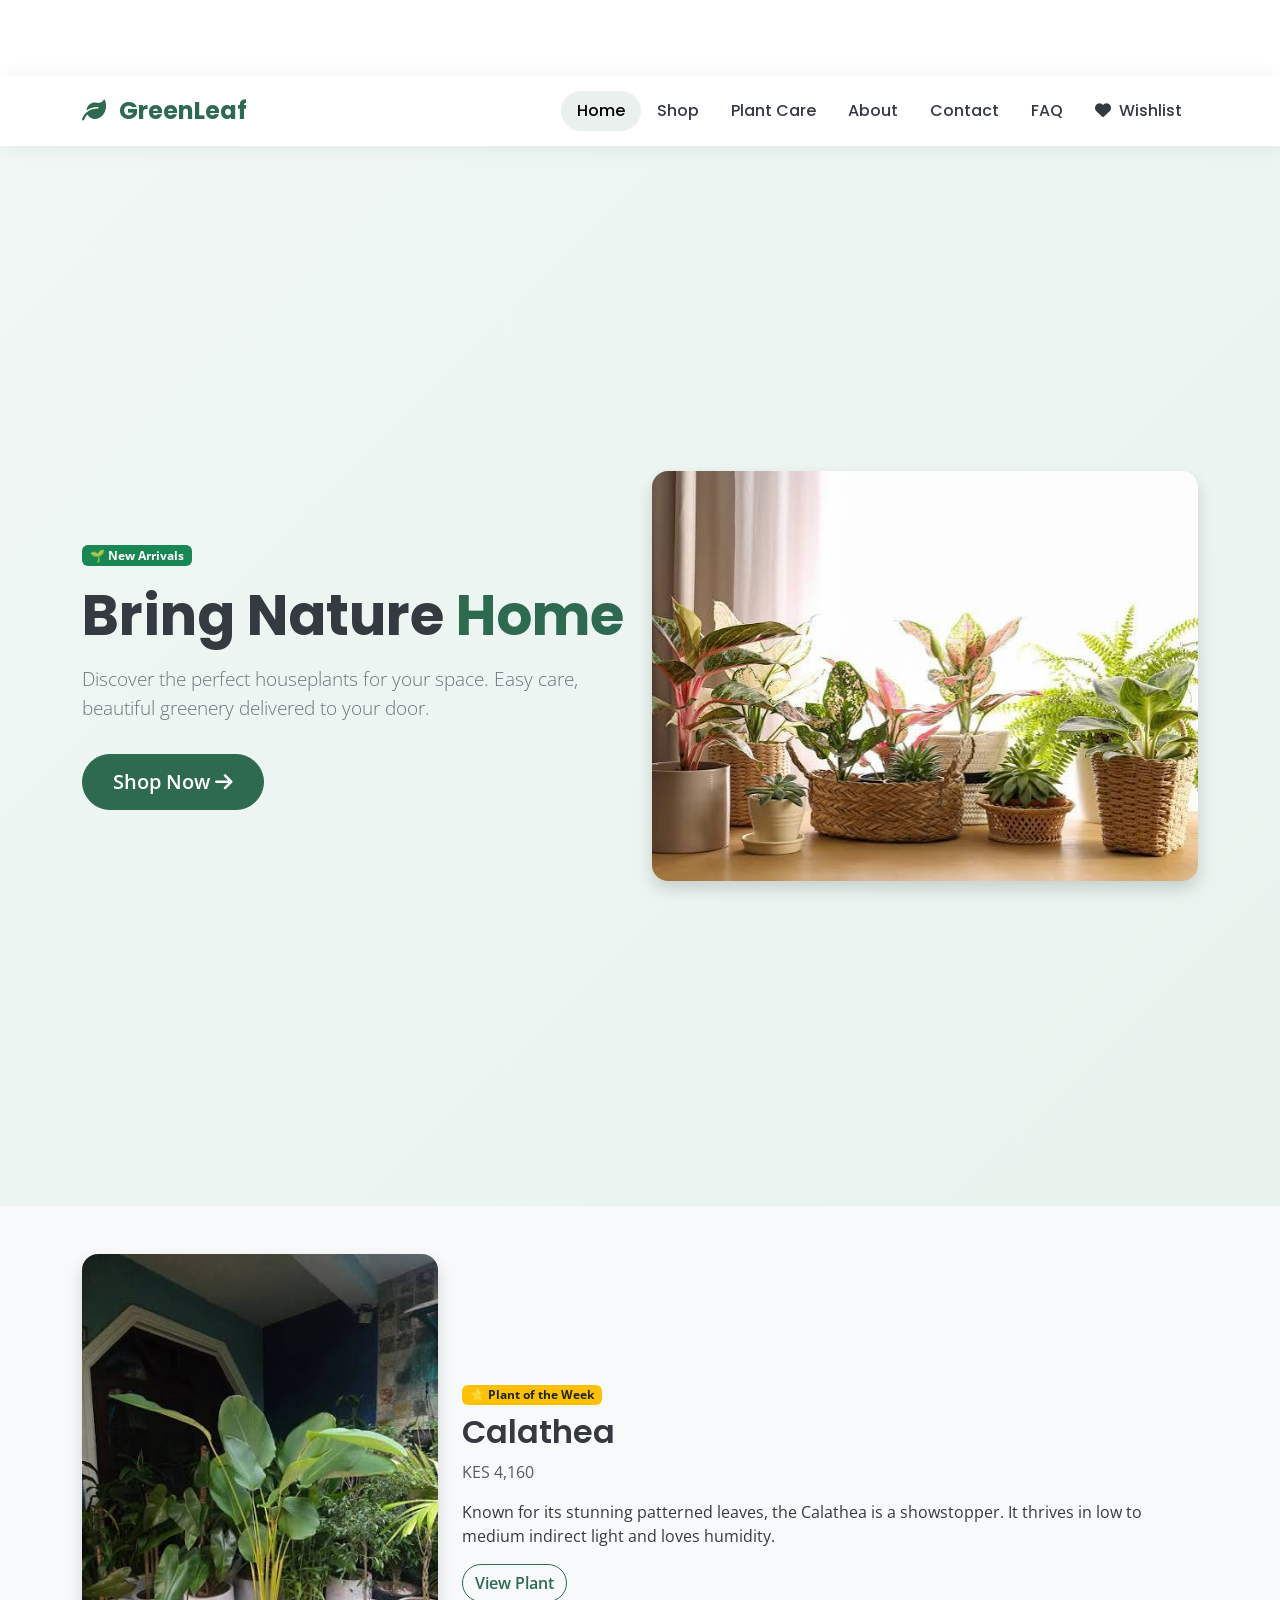
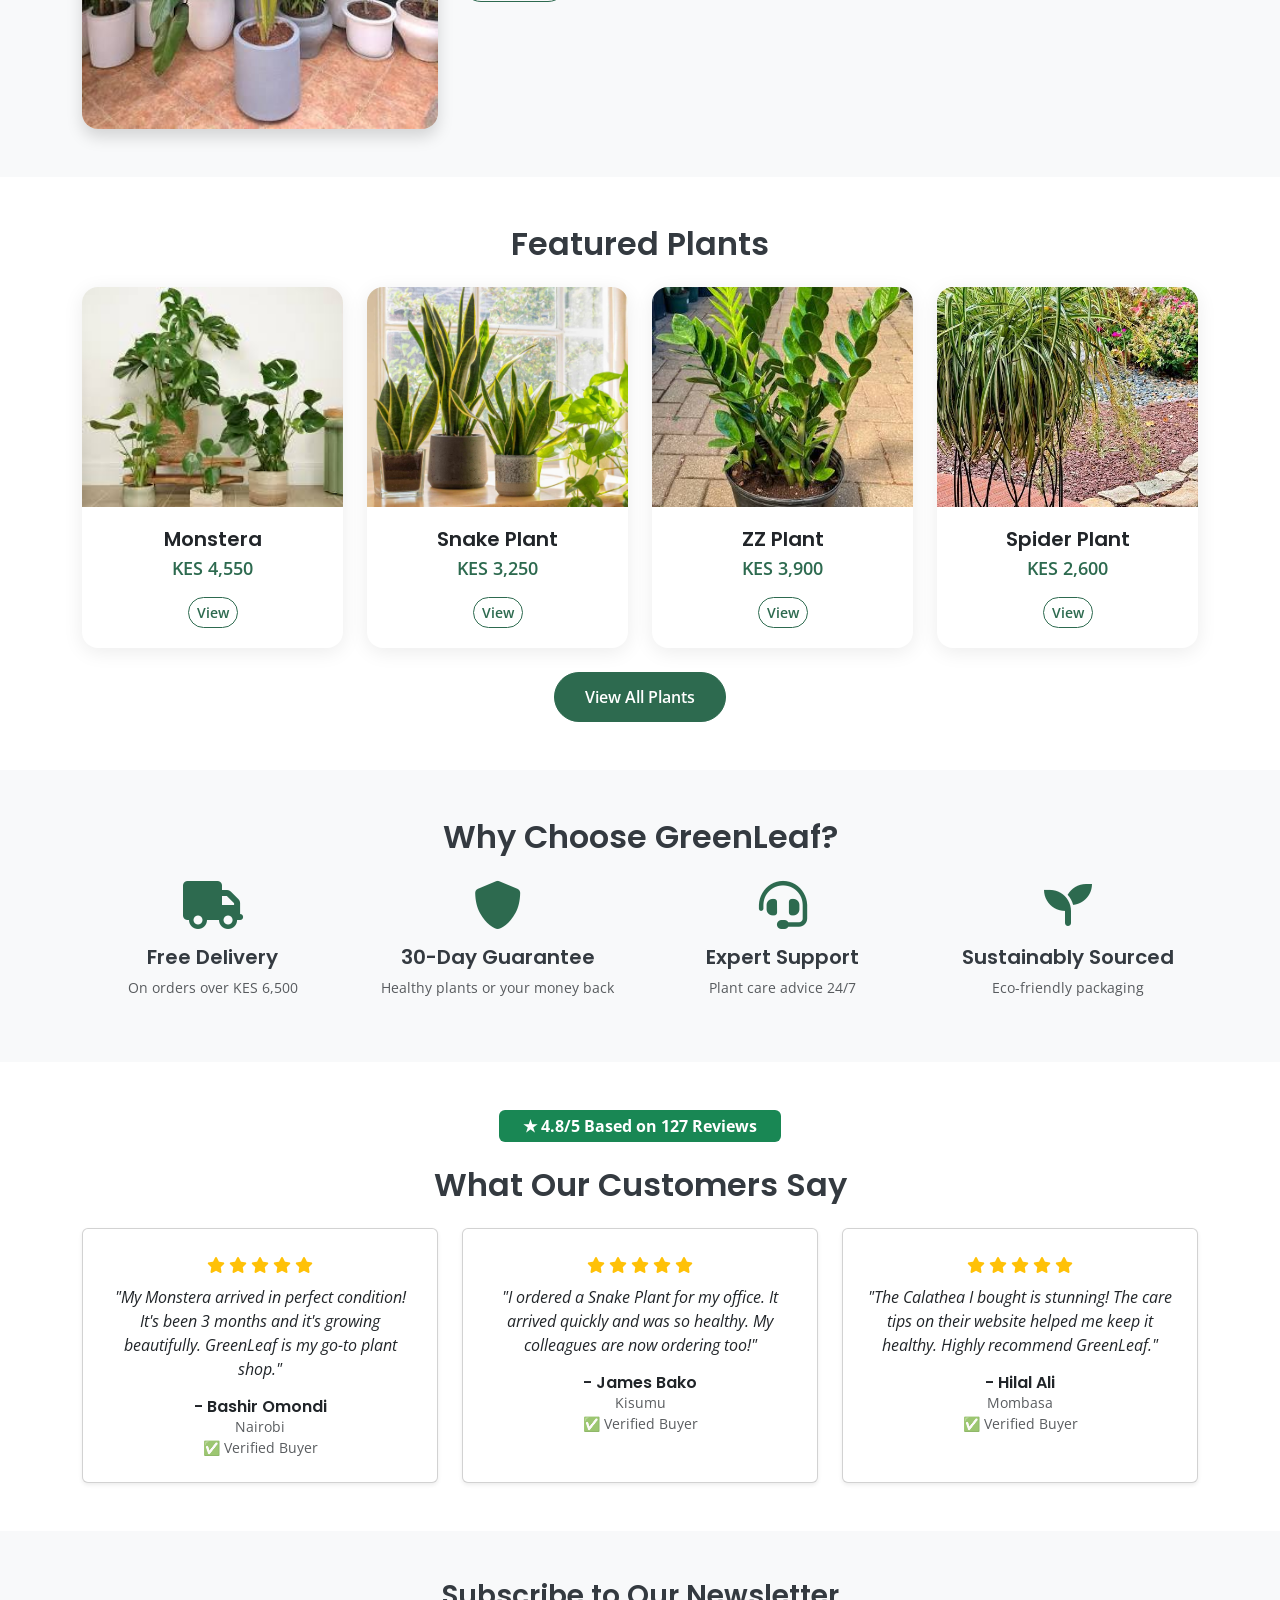
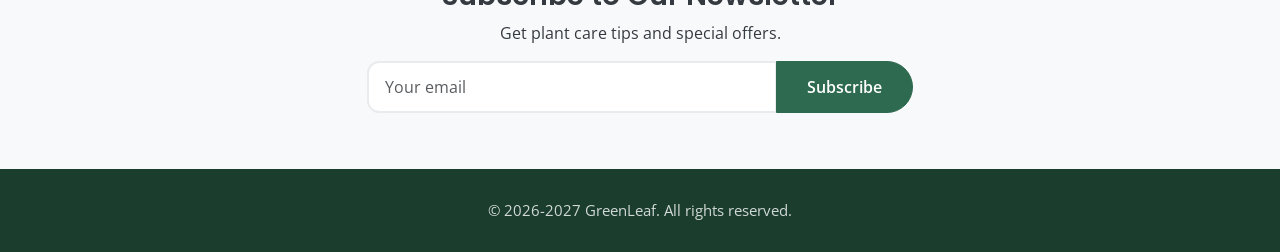
==== commit d0a14292: "Add Verified Buyer badges to testimonials for trust" ====
--- a/index.html
+++ b/index.html
@@ -187,6 +187,7 @@
                     <p class="fst-italic">"My Monstera arrived in perfect condition! It's been 3 months and it's growing beautifully. GreenLeaf is my go-to plant shop."</p>
                     <h6 class="mb-0">- Bashir Omondi</h6>
                     <small class="text-muted">Nairobi</small>
+                    <small class="text-muted">✅ Verified Buyer</small>
                 </div>
             </div>
             <!-- Testimonial 2 -->
@@ -202,6 +203,7 @@
                     <p class="fst-italic">"I ordered a Snake Plant for my office. It arrived quickly and was so healthy. My colleagues are now ordering too!"</p>
                     <h6 class="mb-0">- James Bako</h6>
                     <small class="text-muted">Kisumu</small>
+                    <small class="text-muted">✅ Verified Buyer</small>
                 </div>
             </div>
             <!-- Testimonial 3 -->
@@ -217,6 +219,7 @@
                     <p class="fst-italic">"The Calathea I bought is stunning! The care tips on their website helped me keep it healthy. Highly recommend GreenLeaf."</p>
                     <h6 class="mb-0">- Hilal Ali</h6>
                     <small class="text-muted">Mombasa</small>
+                    <small class="text-muted">✅ Verified Buyer</small>
                 </div>
             </div>
         </div>
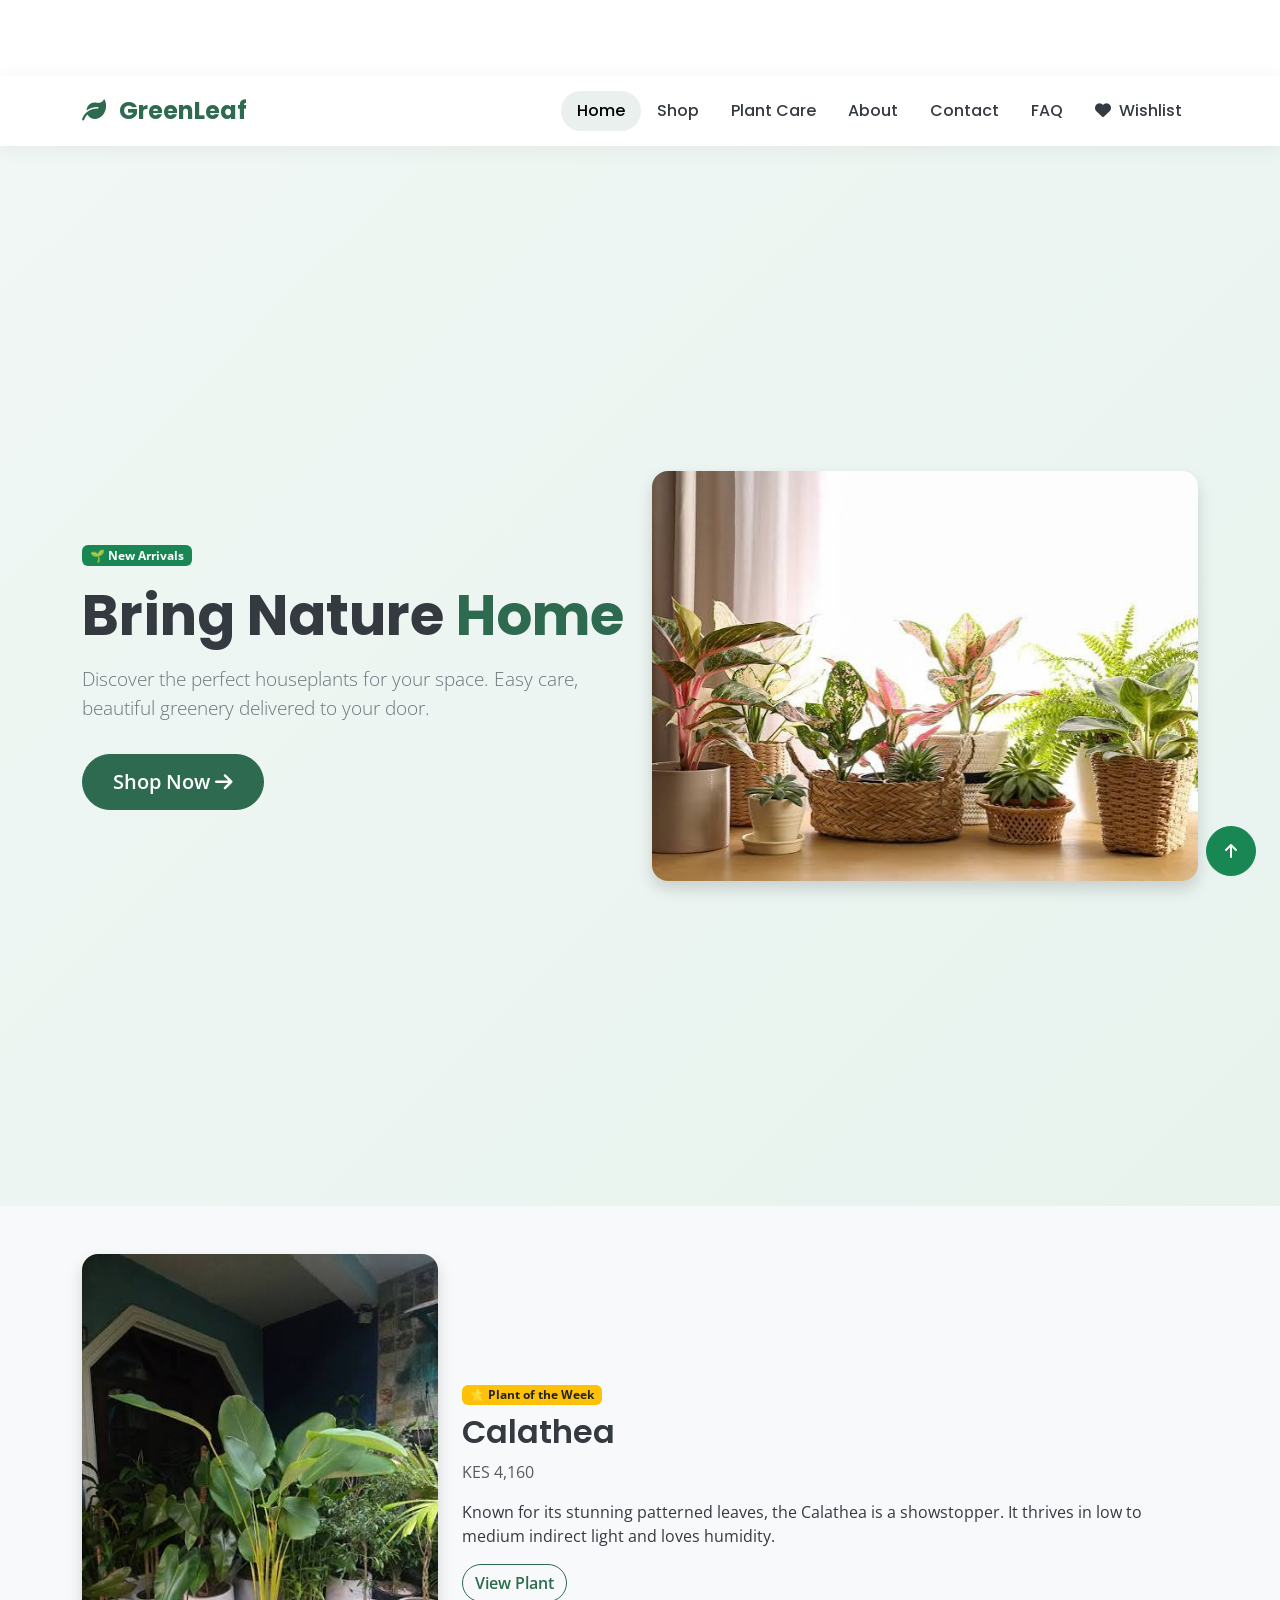
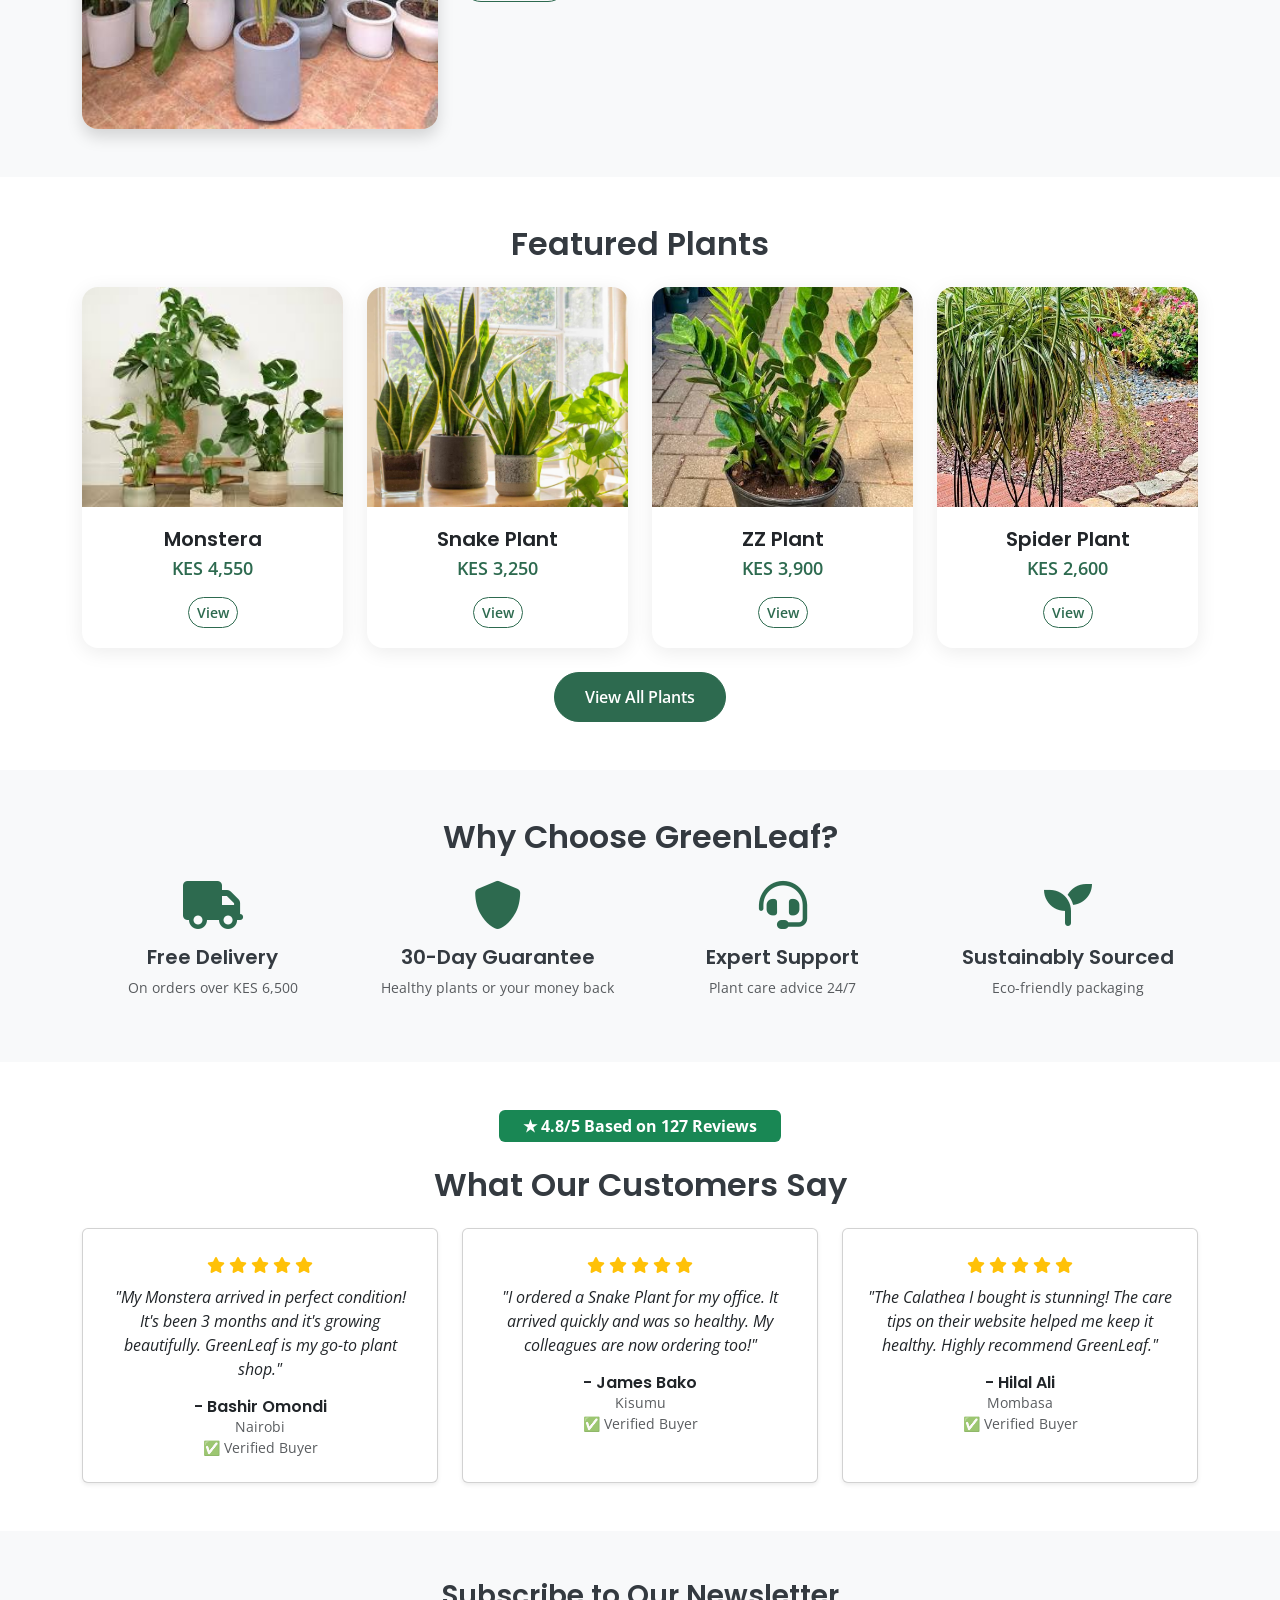
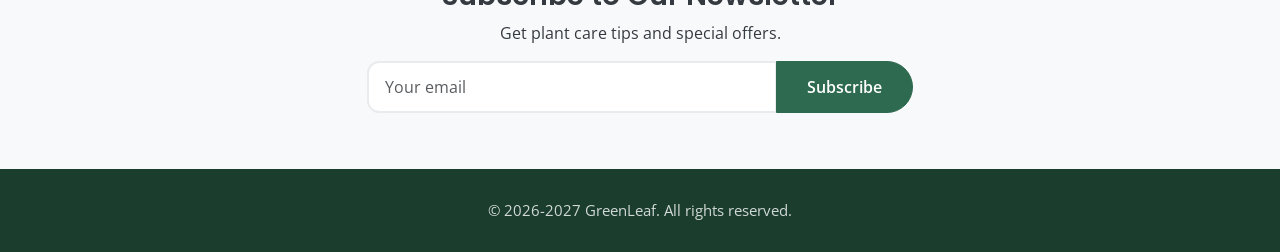
==== commit f9ac2a12: "Add Back to Top button for better navigation" ====
--- a/index.html
+++ b/index.html
@@ -251,6 +251,13 @@
             <p>&copy; 2026-2027 GreenLeaf. All rights reserved.</p>
         </div>
     </footer>
+
+    <!-- Back to Top Button -->
+<a href="#" class="btn btn-success rounded-circle position-fixed bottom-0 end-0 m-4" 
+   style="width: 50px; height: 50px; display: flex; align-items: center; justify-content: center; z-index: 999;">
+    <i class="fas fa-arrow-up"></i>
+</a>
+
 
     <!-- Bootstrap JavaScript - for responsive features -->
     <script src="https://cdn.jsdelivr.net/npm/bootstrap@5.3.0-alpha1/dist/js/bootstrap.bundle.min.js"></script>
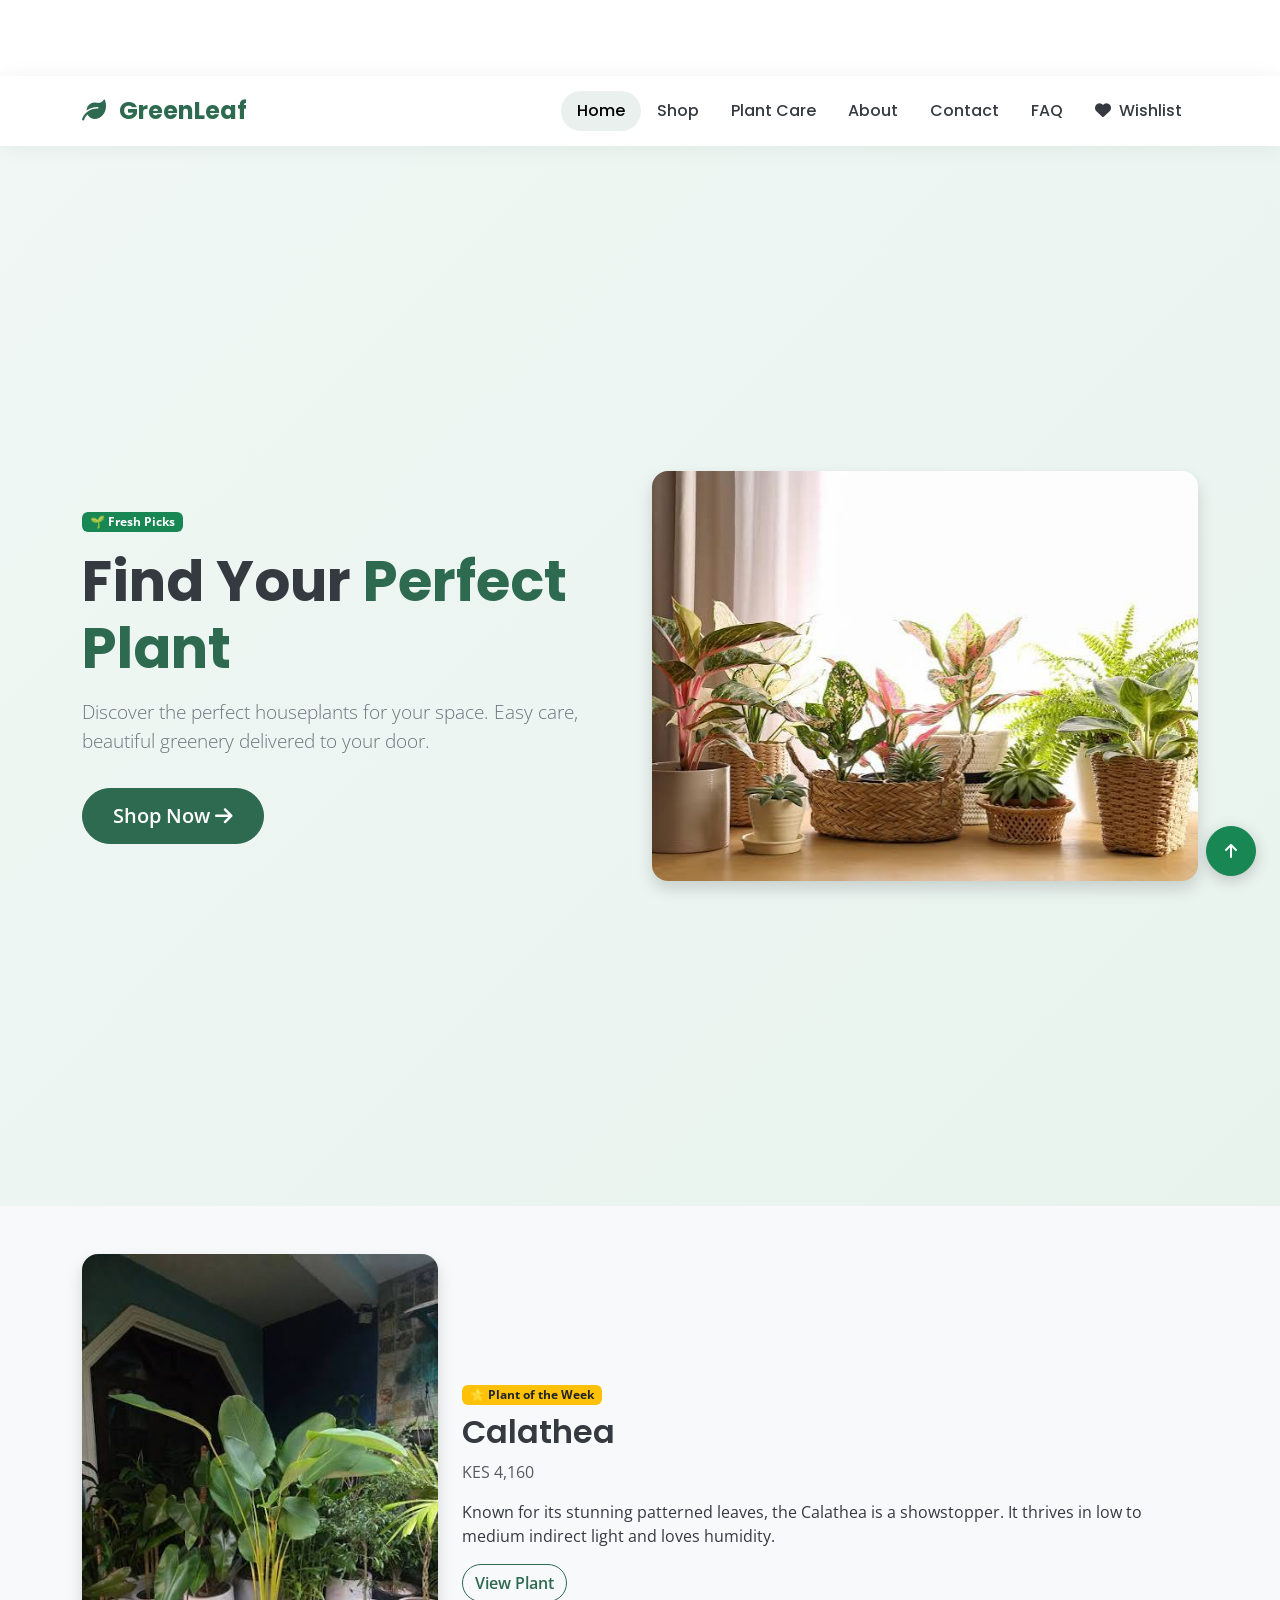
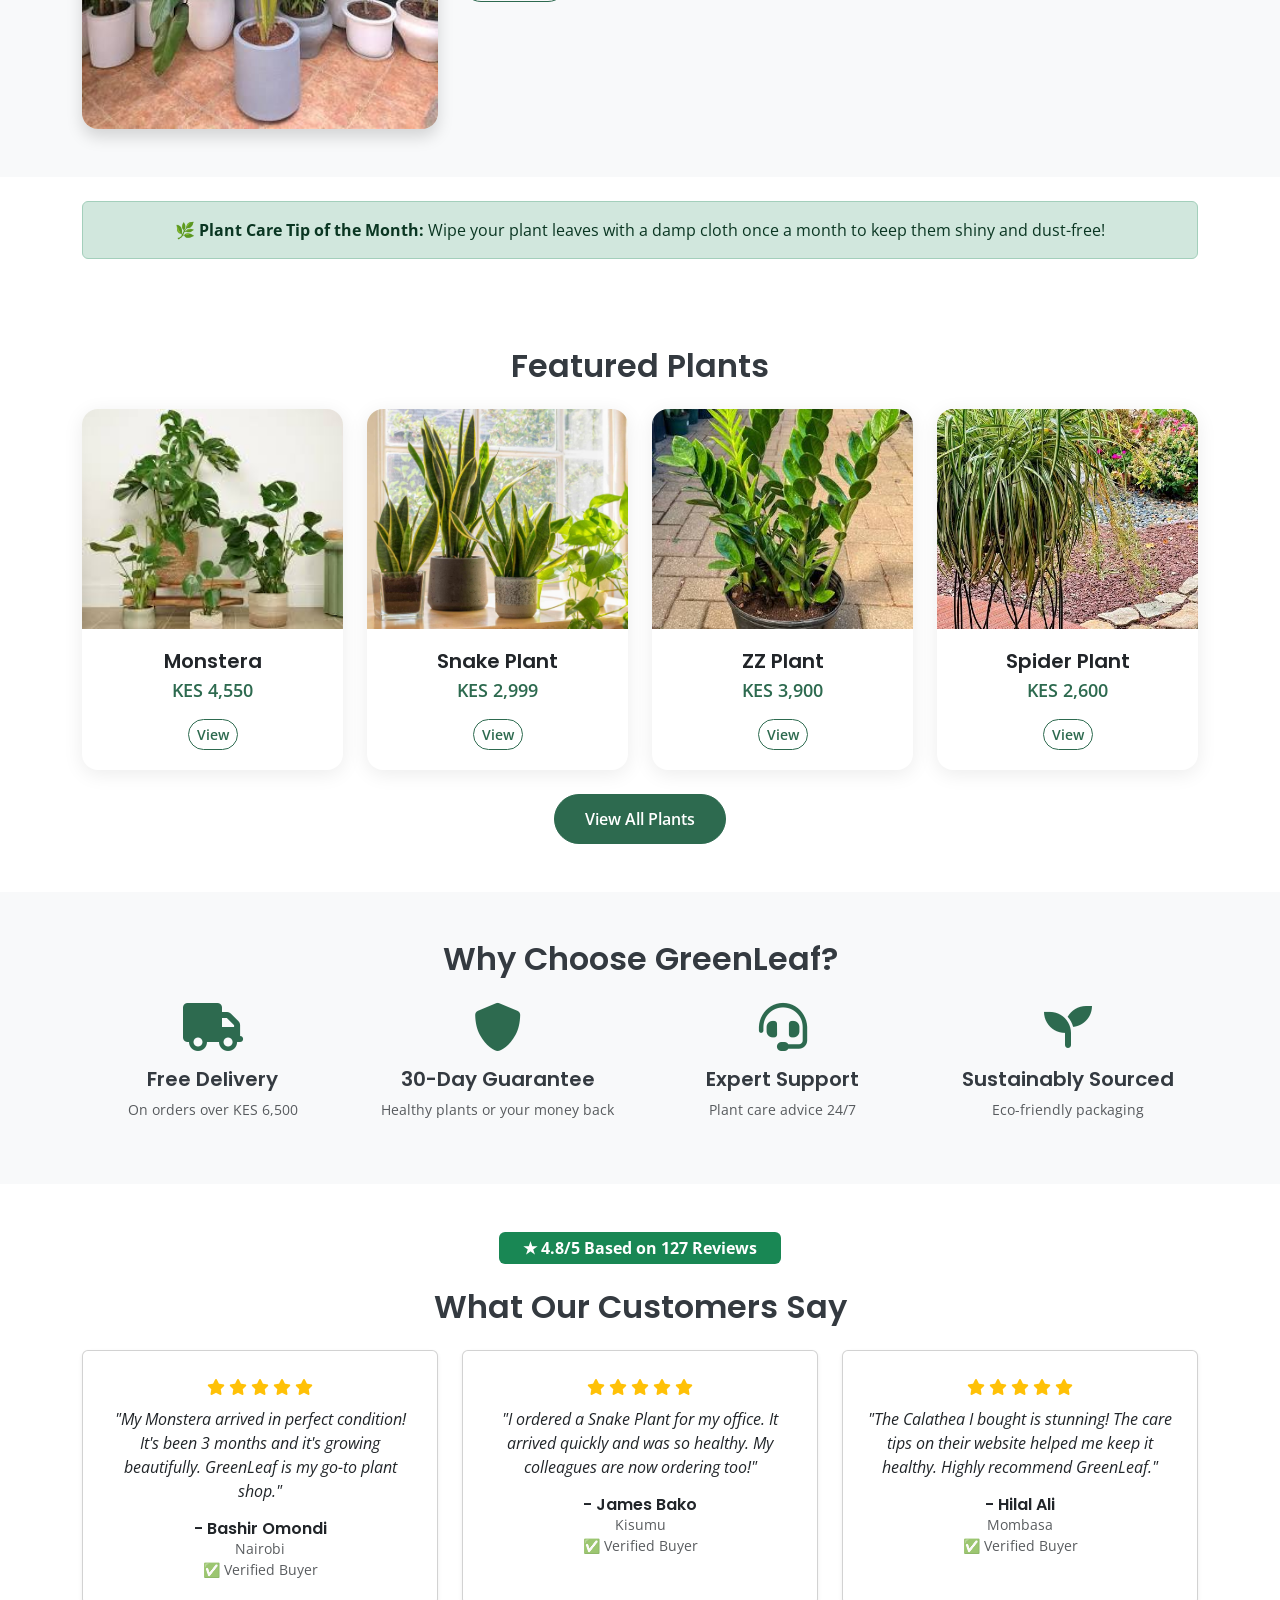
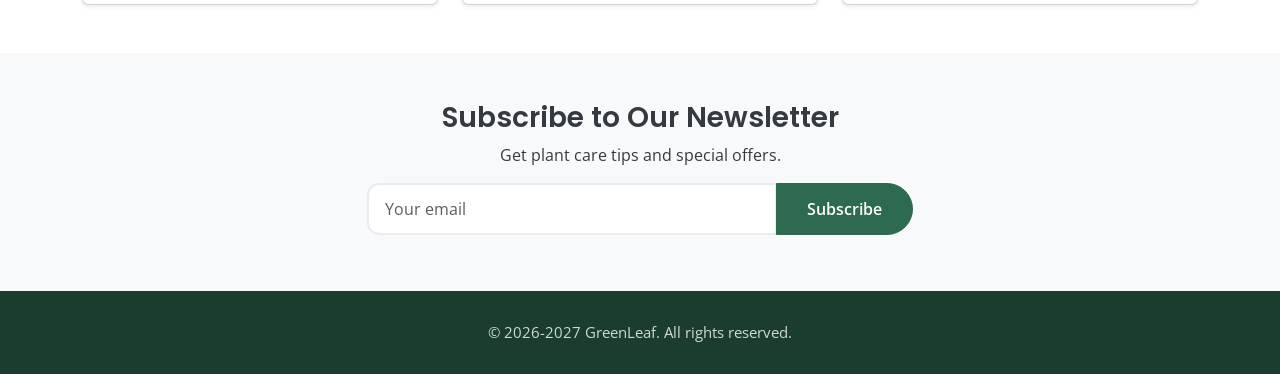
==== commit 0443cf32: "Add Plant Care Tip of the Month to homepage" ====
--- a/index.html
+++ b/index.html
@@ -46,8 +46,8 @@
         <div class="container">
             <div class="row min-vh-100 align-items-center">
                 <div class="col-lg-6">
-                    <span class="badge bg-success mb-3">🌱 New Arrivals</span>
-                    <h1 class="display-3 fw-bold">Bring Nature <span class="text-green">Home</span></h1>
+                    <span class="badge bg-success mb-3">🌱 Fresh Picks</span>
+                    <h1 class="display-3 fw-bold">Find Your <span class="text-green">Perfect Plant</span></h1>
                     <p class="lead mt-3">Discover the perfect houseplants for your space. Easy care, beautiful greenery delivered to your door.</p>
                     <a href="shop.html" class="btn btn-primary btn-lg mt-3">Shop Now <i class="fas fa-arrow-right"></i></a>
                 </div>
@@ -77,6 +77,16 @@
         </div>
     </section>
 
+        <!-- ===== PLANT CARE TIP OF THE MONTH ===== -->
+    <section class="py-4">
+        <div class="container">
+            <div class="alert alert-success text-center" role="alert">
+                <strong>🌿 Plant Care Tip of the Month:</strong> 
+                Wipe your plant leaves with a damp cloth once a month to keep them shiny and dust-free!
+            </div>
+        </div>
+    </section>
+
     <!-- ===== FEATURED PLANTS ===== -->
     <!-- Shows 4 popular plants in a responsive grid layout -->
     <section class="py-5">
@@ -98,7 +108,7 @@
                         <img src="images/snake-plant.jpg" class="card-img-top" alt="Snake Plant">
                         <div class="card-body text-center">
                             <h5 class="card-title">Snake Plant</h5>
-                            <p class="card-text">KES 3,250</p>
+                            <p class="card-text">KES 2,999</p>
                             <a href="shop.html" class="btn btn-sm btn-outline-primary">View</a>
                         </div>
                     </div>
@@ -162,69 +172,68 @@
 
     <!-- ===== CUSTOMER TESTIMONIALS ===== -->
     <!-- Shows 3 reviews with 5-star ratings to build social proof -->
-    <!-- Testimonials -->
-<section class="py-5">
-    <div class="container">
-        <!-- Trust Badge -->
-        <div class="text-center mb-4">
-            <span class="badge bg-success fs-6 px-4 py-2">
-                ★ 4.8/5 Based on 127 Reviews
-            </span>
-        </div>
-        
-        <h2 class="text-center mb-4">What Our Customers Say</h2>
-        <div class="row g-4">
-            <!-- Testimonial 1 -->
-            <div class="col-md-4">
-                <div class="card h-100 p-4 text-center shadow-sm">
-                    <div class="mb-2">
-                        <i class="fas fa-star text-warning"></i>
-                        <i class="fas fa-star text-warning"></i>
-                        <i class="fas fa-star text-warning"></i>
-                        <i class="fas fa-star text-warning"></i>
-                        <i class="fas fa-star text-warning"></i>
-                    </div>
-                    <p class="fst-italic">"My Monstera arrived in perfect condition! It's been 3 months and it's growing beautifully. GreenLeaf is my go-to plant shop."</p>
-                    <h6 class="mb-0">- Bashir Omondi</h6>
-                    <small class="text-muted">Nairobi</small>
-                    <small class="text-muted">✅ Verified Buyer</small>
-                </div>
-            </div>
-            <!-- Testimonial 2 -->
-            <div class="col-md-4">
-                <div class="card h-100 p-4 text-center shadow-sm">
-                    <div class="mb-2">
-                        <i class="fas fa-star text-warning"></i>
-                        <i class="fas fa-star text-warning"></i>
-                        <i class="fas fa-star text-warning"></i>
-                        <i class="fas fa-star text-warning"></i>
-                        <i class="fas fa-star text-warning"></i>
-                    </div>
-                    <p class="fst-italic">"I ordered a Snake Plant for my office. It arrived quickly and was so healthy. My colleagues are now ordering too!"</p>
-                    <h6 class="mb-0">- James Bako</h6>
-                    <small class="text-muted">Kisumu</small>
-                    <small class="text-muted">✅ Verified Buyer</small>
-                </div>
-            </div>
-            <!-- Testimonial 3 -->
-            <div class="col-md-4">
-                <div class="card h-100 p-4 text-center shadow-sm">
-                    <div class="mb-2">
-                        <i class="fas fa-star text-warning"></i>
-                        <i class="fas fa-star text-warning"></i>
-                        <i class="fas fa-star text-warning"></i>
-                        <i class="fas fa-star text-warning"></i>
-                        <i class="fas fa-star text-warning"></i>
-                    </div>
-                    <p class="fst-italic">"The Calathea I bought is stunning! The care tips on their website helped me keep it healthy. Highly recommend GreenLeaf."</p>
-                    <h6 class="mb-0">- Hilal Ali</h6>
-                    <small class="text-muted">Mombasa</small>
-                    <small class="text-muted">✅ Verified Buyer</small>
-                </div>
-            </div>
-        </div>
-    </div>
-</section>
+    <section class="py-5">
+        <div class="container">
+            <!-- Trust Badge -->
+            <div class="text-center mb-4">
+                <span class="badge bg-success fs-6 px-4 py-2">
+                    ★ 4.8/5 Based on 127 Reviews
+                </span>
+            </div>
+            
+            <h2 class="text-center mb-4">What Our Customers Say</h2>
+            <div class="row g-4">
+                <!-- Testimonial 1 -->
+                <div class="col-md-4">
+                    <div class="card h-100 p-4 text-center shadow-sm">
+                        <div class="mb-2">
+                            <i class="fas fa-star text-warning"></i>
+                            <i class="fas fa-star text-warning"></i>
+                            <i class="fas fa-star text-warning"></i>
+                            <i class="fas fa-star text-warning"></i>
+                            <i class="fas fa-star text-warning"></i>
+                        </div>
+                        <p class="fst-italic">"My Monstera arrived in perfect condition! It's been 3 months and it's growing beautifully. GreenLeaf is my go-to plant shop."</p>
+                        <h6 class="mb-0">- Bashir Omondi</h6>
+                        <small class="text-muted">Nairobi</small>
+                        <small class="text-muted">✅ Verified Buyer</small>
+                    </div>
+                </div>
+                <!-- Testimonial 2 -->
+                <div class="col-md-4">
+                    <div class="card h-100 p-4 text-center shadow-sm">
+                        <div class="mb-2">
+                            <i class="fas fa-star text-warning"></i>
+                            <i class="fas fa-star text-warning"></i>
+                            <i class="fas fa-star text-warning"></i>
+                            <i class="fas fa-star text-warning"></i>
+                            <i class="fas fa-star text-warning"></i>
+                        </div>
+                        <p class="fst-italic">"I ordered a Snake Plant for my office. It arrived quickly and was so healthy. My colleagues are now ordering too!"</p>
+                        <h6 class="mb-0">- James Bako</h6>
+                        <small class="text-muted">Kisumu</small>
+                        <small class="text-muted">✅ Verified Buyer</small>
+                    </div>
+                </div>
+                <!-- Testimonial 3 -->
+                <div class="col-md-4">
+                    <div class="card h-100 p-4 text-center shadow-sm">
+                        <div class="mb-2">
+                            <i class="fas fa-star text-warning"></i>
+                            <i class="fas fa-star text-warning"></i>
+                            <i class="fas fa-star text-warning"></i>
+                            <i class="fas fa-star text-warning"></i>
+                            <i class="fas fa-star text-warning"></i>
+                        </div>
+                        <p class="fst-italic">"The Calathea I bought is stunning! The care tips on their website helped me keep it healthy. Highly recommend GreenLeaf."</p>
+                        <h6 class="mb-0">- Hilal Ali</h6>
+                        <small class="text-muted">Mombasa</small>
+                        <small class="text-muted">✅ Verified Buyer</small>
+                    </div>
+                </div>
+            </div>
+        </div>
+    </section>
 
     <!-- ===== NEWSLETTER SECTION ===== -->
     <!-- Email subscription with JavaScript validation -->
@@ -252,12 +261,11 @@
         </div>
     </footer>
 
-    <!-- Back to Top Button -->
-<a href="#" class="btn btn-success rounded-circle position-fixed bottom-0 end-0 m-4" 
-   style="width: 50px; height: 50px; display: flex; align-items: center; justify-content: center; z-index: 999;">
-    <i class="fas fa-arrow-up"></i>
-</a>
-
+    <!-- ===== BACK TO TOP BUTTON ===== -->
+    <a href="#" class="btn btn-success rounded-circle position-fixed bottom-0 end-0 m-4" 
+       style="width: 50px; height: 50px; display: flex; align-items: center; justify-content: center; z-index: 999; box-shadow: 0 4px 15px rgba(0,0,0,0.2);">
+        <i class="fas fa-arrow-up"></i>
+    </a>
 
     <!-- Bootstrap JavaScript - for responsive features -->
     <script src="https://cdn.jsdelivr.net/npm/bootstrap@5.3.0-alpha1/dist/js/bootstrap.bundle.min.js"></script>
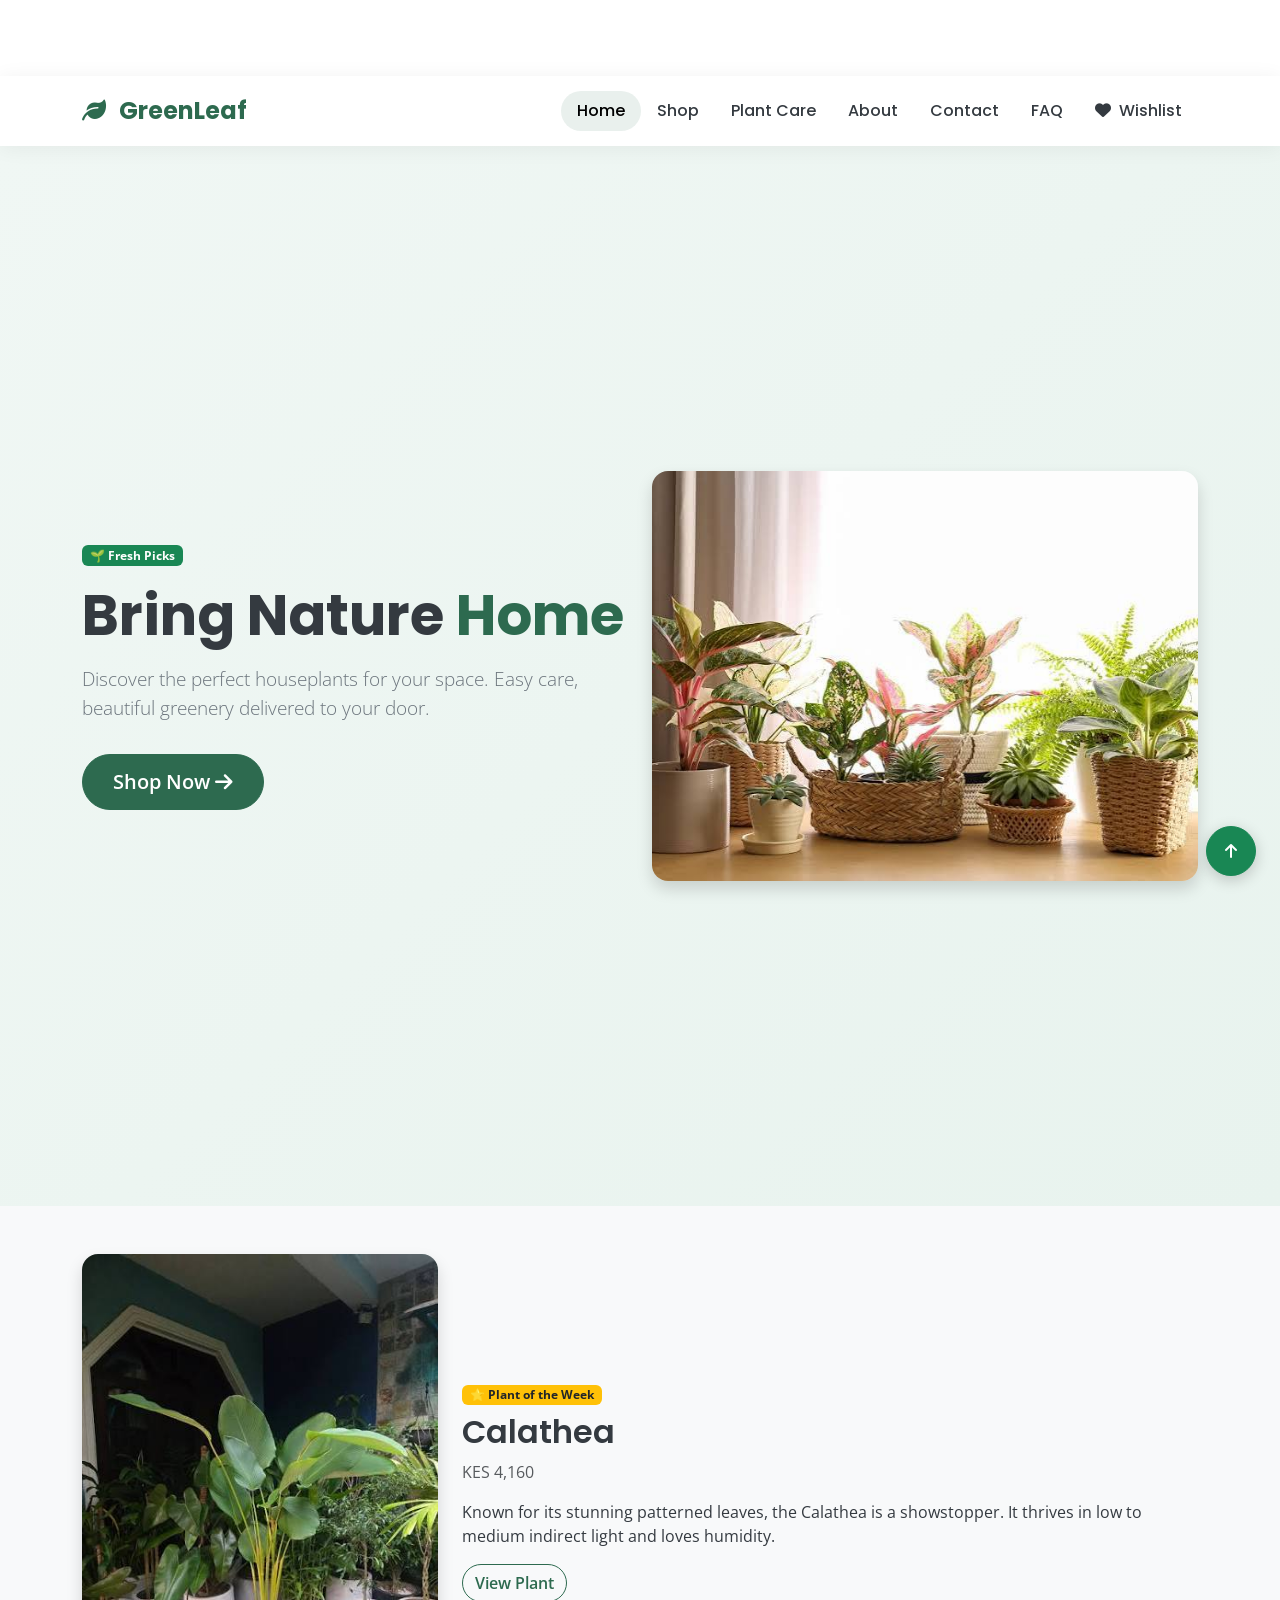
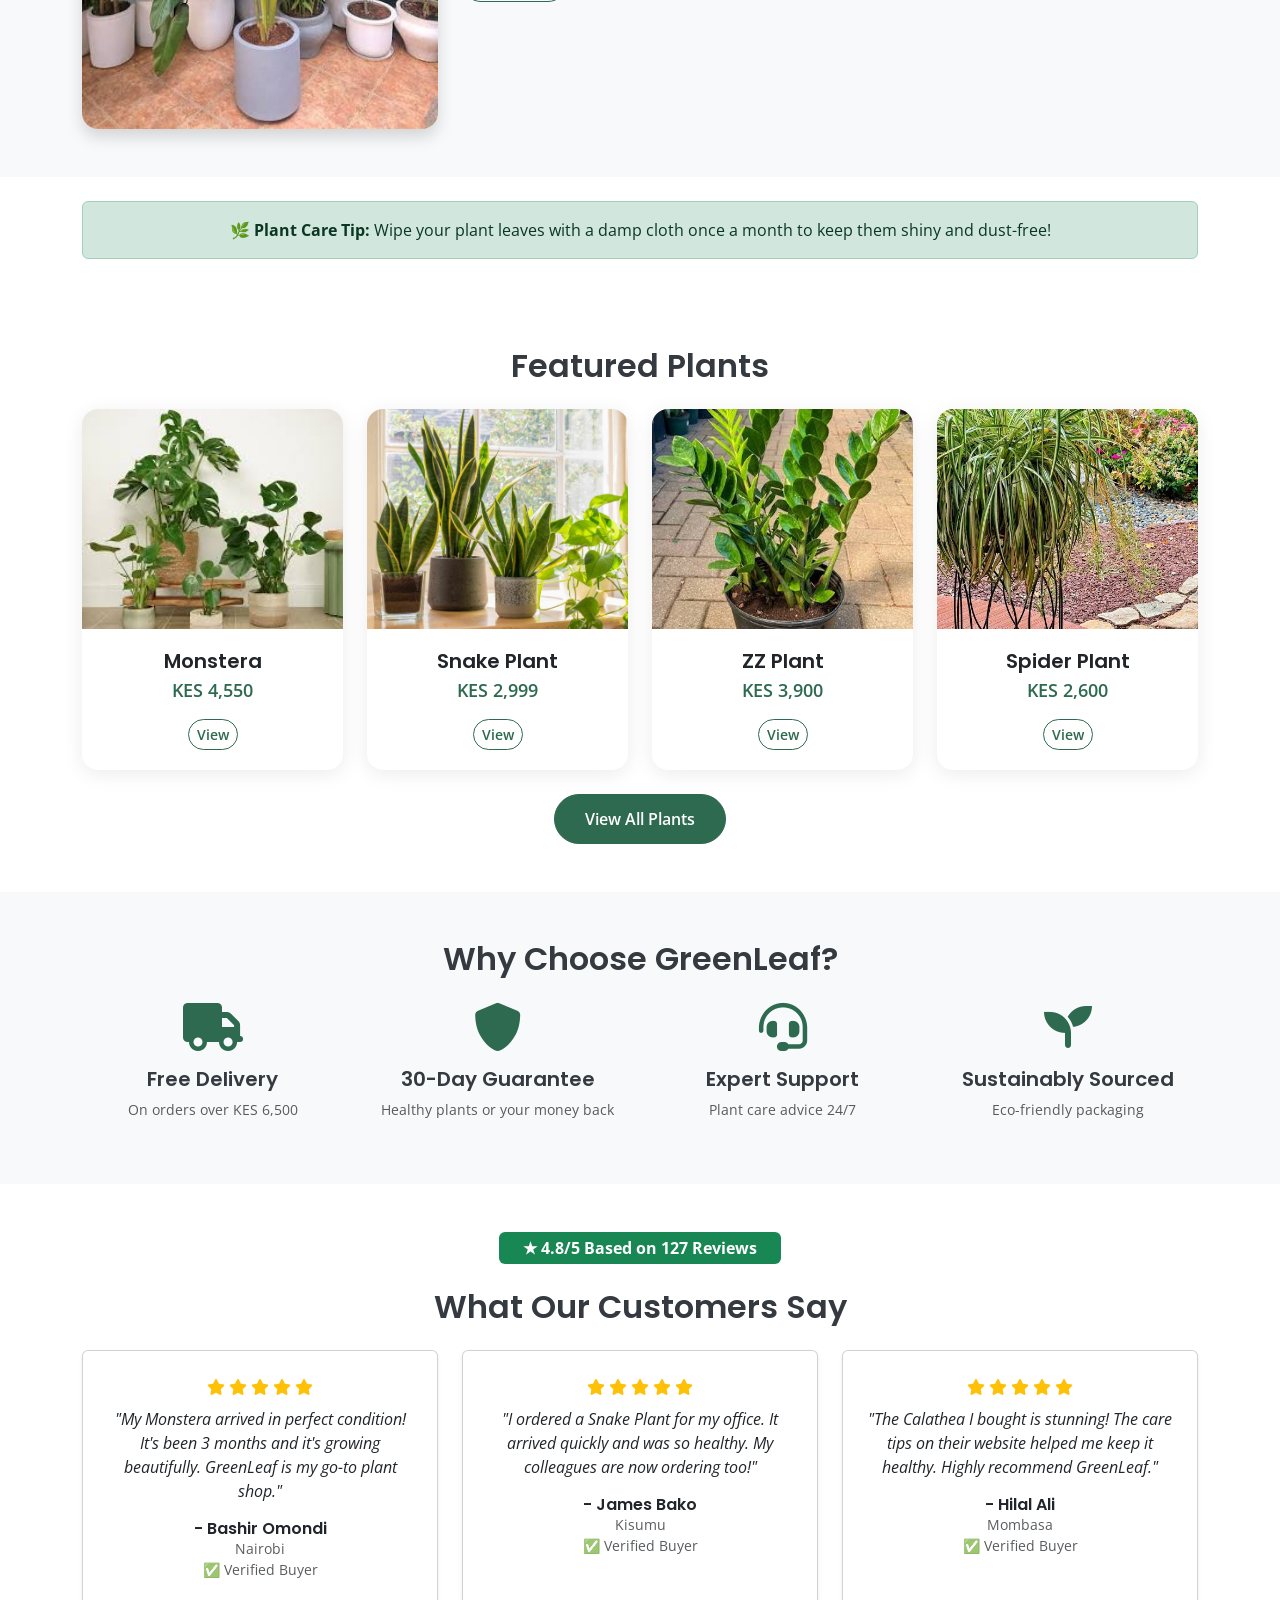
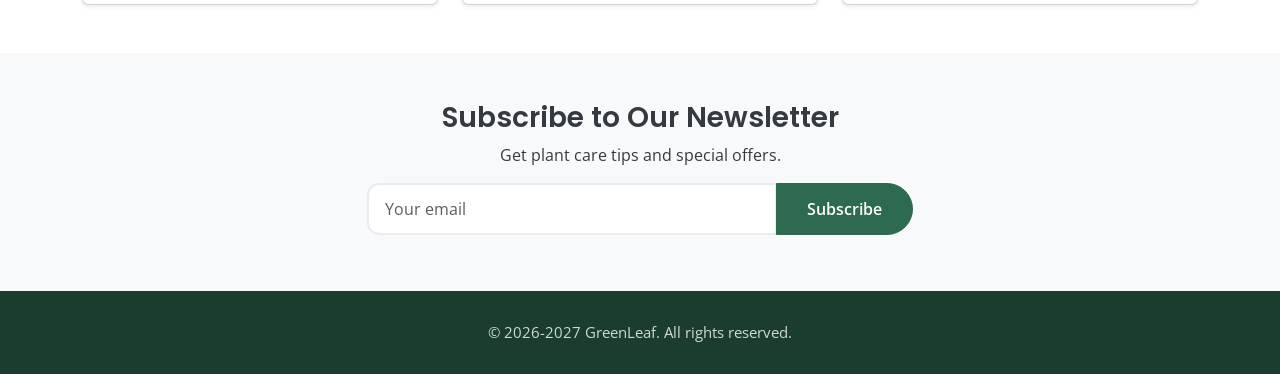
==== commit c84b9a48: "Final submission: Complete plant shop project with all features" ====
--- a/index.html
+++ b/index.html
@@ -5,19 +5,18 @@
     <meta name="viewport" content="width=device-width, initial-scale=1.0">
     <title>GreenLeaf | Home</title>
     
-    <!-- Bootstrap 5 CSS - for responsive layout -->
+    <!-- Bootstrap 5 CSS -->
     <link href="https://cdn.jsdelivr.net/npm/bootstrap@5.3.0-alpha1/dist/css/bootstrap.min.css" rel="stylesheet">
     
-    <!-- Font Awesome - for icons -->
+    <!-- Font Awesome Icons -->
     <link rel="stylesheet" href="https://cdnjs.cloudflare.com/ajax/libs/font-awesome/6.0.0/css/all.min.css">
     
-    <!-- Custom CSS - green theme and styling -->
+    <!-- Custom Styles -->
     <link rel="stylesheet" href="css/style.css">
 </head>
 <body>
 
-    <!-- ===== NAVIGATION BAR ===== -->
-    <!-- Contains logo and links to all 7 pages. Collapses on mobile. -->
+    <!-- ===== NAVIGATION ===== -->
     <nav class="navbar navbar-expand-lg">
         <div class="container">
             <a class="navbar-brand" href="index.html">
@@ -41,13 +40,12 @@
     </nav>
 
     <!-- ===== HERO SECTION ===== -->
-    <!-- Main banner with headline, description, and call-to-action button -->
     <section class="hero">
         <div class="container">
             <div class="row min-vh-100 align-items-center">
                 <div class="col-lg-6">
                     <span class="badge bg-success mb-3">🌱 Fresh Picks</span>
-                    <h1 class="display-3 fw-bold">Find Your <span class="text-green">Perfect Plant</span></h1>
+                    <h1 class="display-3 fw-bold">Bring Nature <span class="text-green">Home</span></h1>
                     <p class="lead mt-3">Discover the perfect houseplants for your space. Easy care, beautiful greenery delivered to your door.</p>
                     <a href="shop.html" class="btn btn-primary btn-lg mt-3">Shop Now <i class="fas fa-arrow-right"></i></a>
                 </div>
@@ -59,7 +57,6 @@
     </section>
 
     <!-- ===== PLANT OF THE WEEK ===== -->
-    <!-- Highlights a specific plant with image, name, price, and description -->
     <section class="py-5 bg-light">
         <div class="container">
             <div class="row align-items-center">
@@ -77,18 +74,17 @@
         </div>
     </section>
 
-        <!-- ===== PLANT CARE TIP OF THE MONTH ===== -->
+    <!-- ===== PLANT CARE TIP ===== -->
     <section class="py-4">
         <div class="container">
             <div class="alert alert-success text-center" role="alert">
-                <strong>🌿 Plant Care Tip of the Month:</strong> 
+                <strong>🌿 Plant Care Tip:</strong> 
                 Wipe your plant leaves with a damp cloth once a month to keep them shiny and dust-free!
             </div>
         </div>
     </section>
 
     <!-- ===== FEATURED PLANTS ===== -->
-    <!-- Shows 4 popular plants in a responsive grid layout -->
     <section class="py-5">
         <div class="container">
             <h2 class="text-center mb-4">Featured Plants</h2>
@@ -141,7 +137,6 @@
     </section>
 
     <!-- ===== WHY CHOOSE US ===== -->
-    <!-- Displays 4 key benefits to build trust with customers -->
     <section class="py-5 bg-light">
         <div class="container">
             <h2 class="text-center mb-4">Why Choose GreenLeaf?</h2>
@@ -170,20 +165,16 @@
         </div>
     </section>
 
-    <!-- ===== CUSTOMER TESTIMONIALS ===== -->
-    <!-- Shows 3 reviews with 5-star ratings to build social proof -->
+    <!-- ===== TESTIMONIALS ===== -->
     <section class="py-5">
         <div class="container">
-            <!-- Trust Badge -->
             <div class="text-center mb-4">
                 <span class="badge bg-success fs-6 px-4 py-2">
                     ★ 4.8/5 Based on 127 Reviews
                 </span>
             </div>
-            
             <h2 class="text-center mb-4">What Our Customers Say</h2>
             <div class="row g-4">
-                <!-- Testimonial 1 -->
                 <div class="col-md-4">
                     <div class="card h-100 p-4 text-center shadow-sm">
                         <div class="mb-2">
@@ -199,7 +190,6 @@
                         <small class="text-muted">✅ Verified Buyer</small>
                     </div>
                 </div>
-                <!-- Testimonial 2 -->
                 <div class="col-md-4">
                     <div class="card h-100 p-4 text-center shadow-sm">
                         <div class="mb-2">
@@ -215,7 +205,6 @@
                         <small class="text-muted">✅ Verified Buyer</small>
                     </div>
                 </div>
-                <!-- Testimonial 3 -->
                 <div class="col-md-4">
                     <div class="card h-100 p-4 text-center shadow-sm">
                         <div class="mb-2">
@@ -235,8 +224,7 @@
         </div>
     </section>
 
-    <!-- ===== NEWSLETTER SECTION ===== -->
-    <!-- Email subscription with JavaScript validation -->
+    <!-- ===== NEWSLETTER ===== -->
     <section class="py-5 bg-light">
         <div class="container text-center">
             <h3>Subscribe to Our Newsletter</h3>
@@ -254,26 +242,24 @@
     </section>
 
     <!-- ===== FOOTER ===== -->
-    <!-- Copyright information -->
     <footer>
         <div class="container">
             <p>&copy; 2026-2027 GreenLeaf. All rights reserved.</p>
         </div>
     </footer>
 
-    <!-- ===== BACK TO TOP BUTTON ===== -->
+    <!-- ===== BACK TO TOP ===== -->
     <a href="#" class="btn btn-success rounded-circle position-fixed bottom-0 end-0 m-4" 
        style="width: 50px; height: 50px; display: flex; align-items: center; justify-content: center; z-index: 999; box-shadow: 0 4px 15px rgba(0,0,0,0.2);">
         <i class="fas fa-arrow-up"></i>
     </a>
 
-    <!-- Bootstrap JavaScript - for responsive features -->
+    <!-- Bootstrap JS -->
     <script src="https://cdn.jsdelivr.net/npm/bootstrap@5.3.0-alpha1/dist/js/bootstrap.bundle.min.js"></script>
     
-    <!-- Custom JavaScript - wishlist, filter, form validation -->
+    <!-- Custom JS -->
     <script src="js/main.js"></script>
 
-    <!-- Newsletter JavaScript - validates email input -->
     <script>
         function subscribeNewsletter() {
             let email = document.getElementById('newsletterEmail').value;
--- a/css/style.css
+++ b/css/style.css
@@ -4,7 +4,7 @@
 @import url('https://fonts.googleapis.com/css2?family=Poppins:wght@300;400;500;600;700&family=Open+Sans:wght@300;400;500;600&display=swap');
 
 /* ==========================================
-   ROOT VARIABLES - Colors, shadows, transitions
+   ROOT VARIABLES
 ========================================== */
 :root {
     --primary: #2D6A4F;
@@ -22,7 +22,7 @@
 }
 
 /* ==========================================
-   GLOBAL STYLES
+   GLOBAL RESET & BASE
 ========================================== */
 * {
     margin: 0;
@@ -53,7 +53,7 @@
 }
 
 /* ==========================================
-   TEXT COLORS
+   UTILITY
 ========================================== */
 .text-green {
     color: var(--primary);
@@ -98,7 +98,7 @@
 }
 
 /* ==========================================
-   NAVBAR
+   NAVIGATION
 ========================================== */
 .navbar {
     background-color: var(--white);
@@ -155,7 +155,7 @@
 }
 
 /* ==========================================
-   HERO SECTION
+   HERO
 ========================================== */
 .hero {
     background: linear-gradient(135deg, #f0f7f4 0%, #e8f3ee 100%);
@@ -291,14 +291,7 @@
 }
 
 /* ==========================================
-   ABOUT PAGE
-========================================== */
-.about .bg-light {
-    background-color: var(--light-bg);
-}
-
-/* ==========================================
-   CONTACT FORM
+   FORMS
 ========================================== */
 .form-control {
     border-radius: 12px;
@@ -388,7 +381,7 @@
 }
 
 /* ==========================================
-   RESPONSIVE - Mobile, Tablet, Desktop
+   RESPONSIVE
 ========================================== */
 @media (max-width: 992px) {
     .hero h1 {
